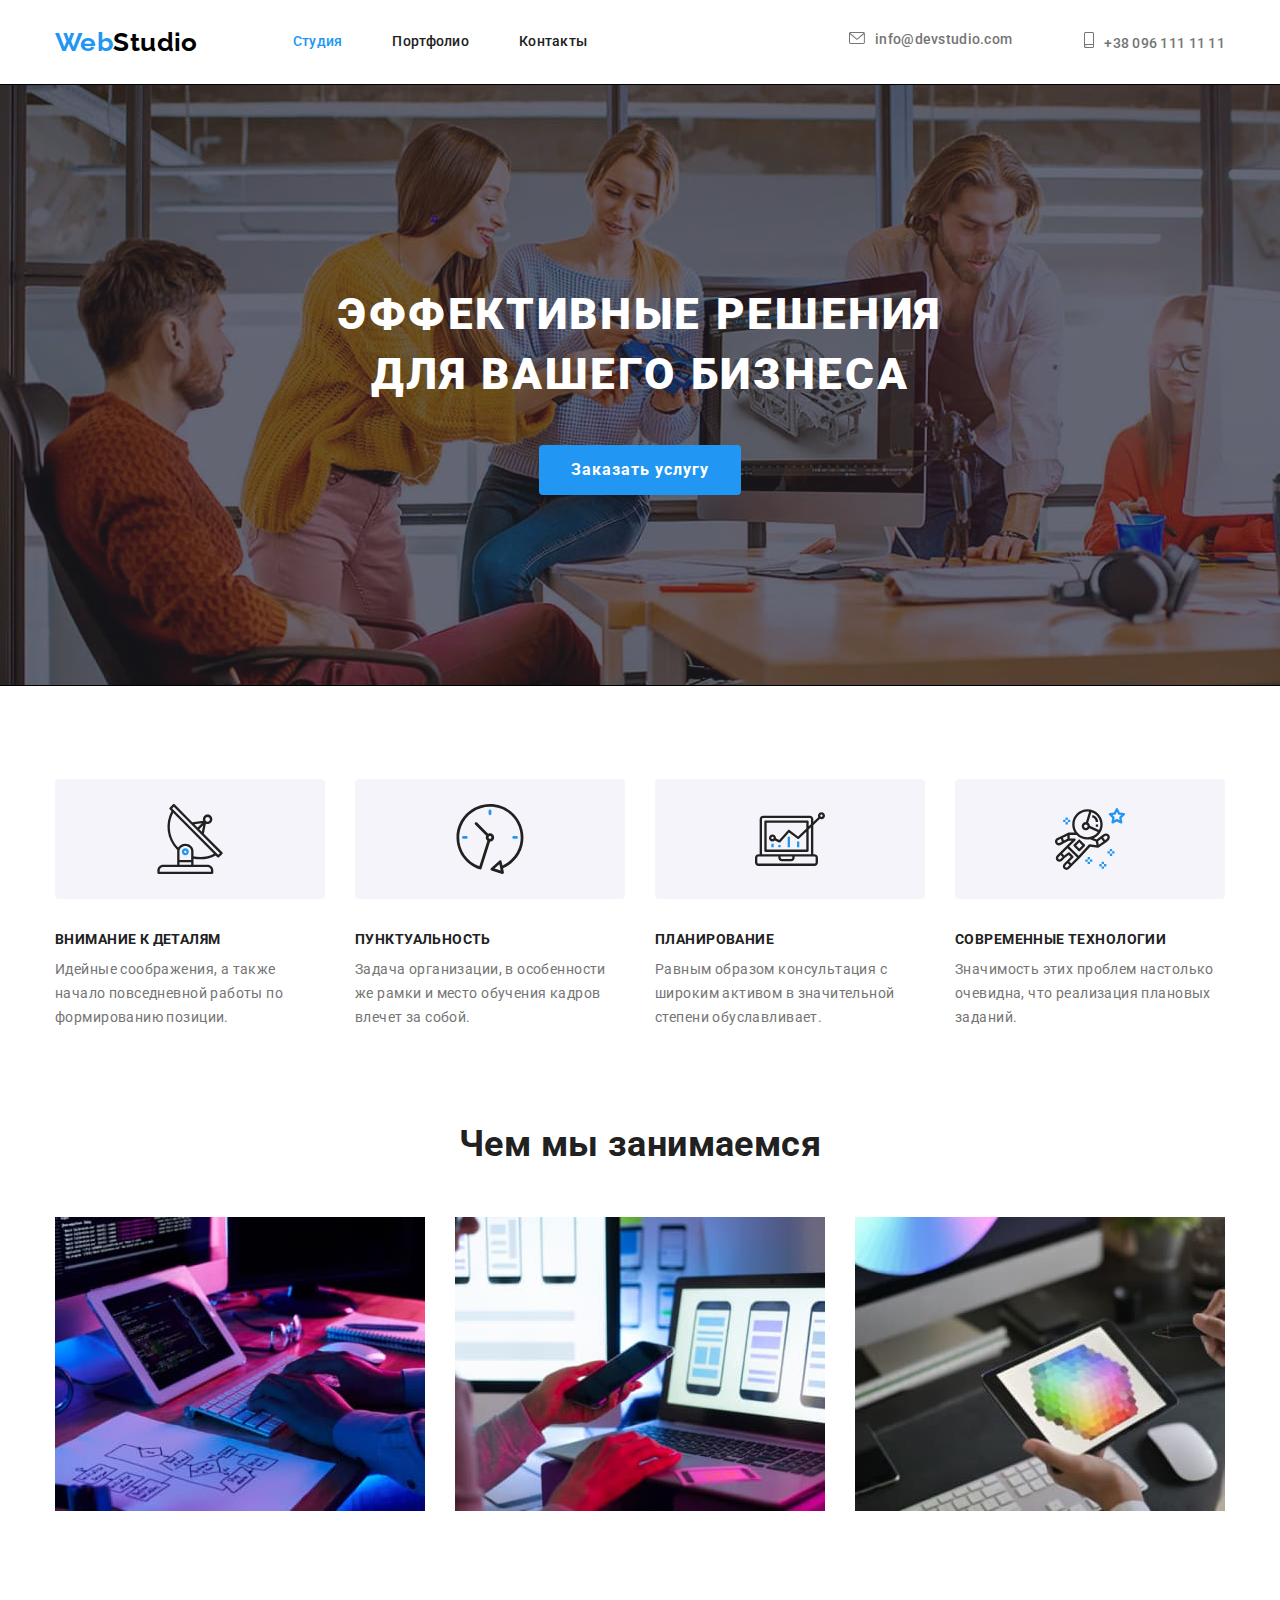
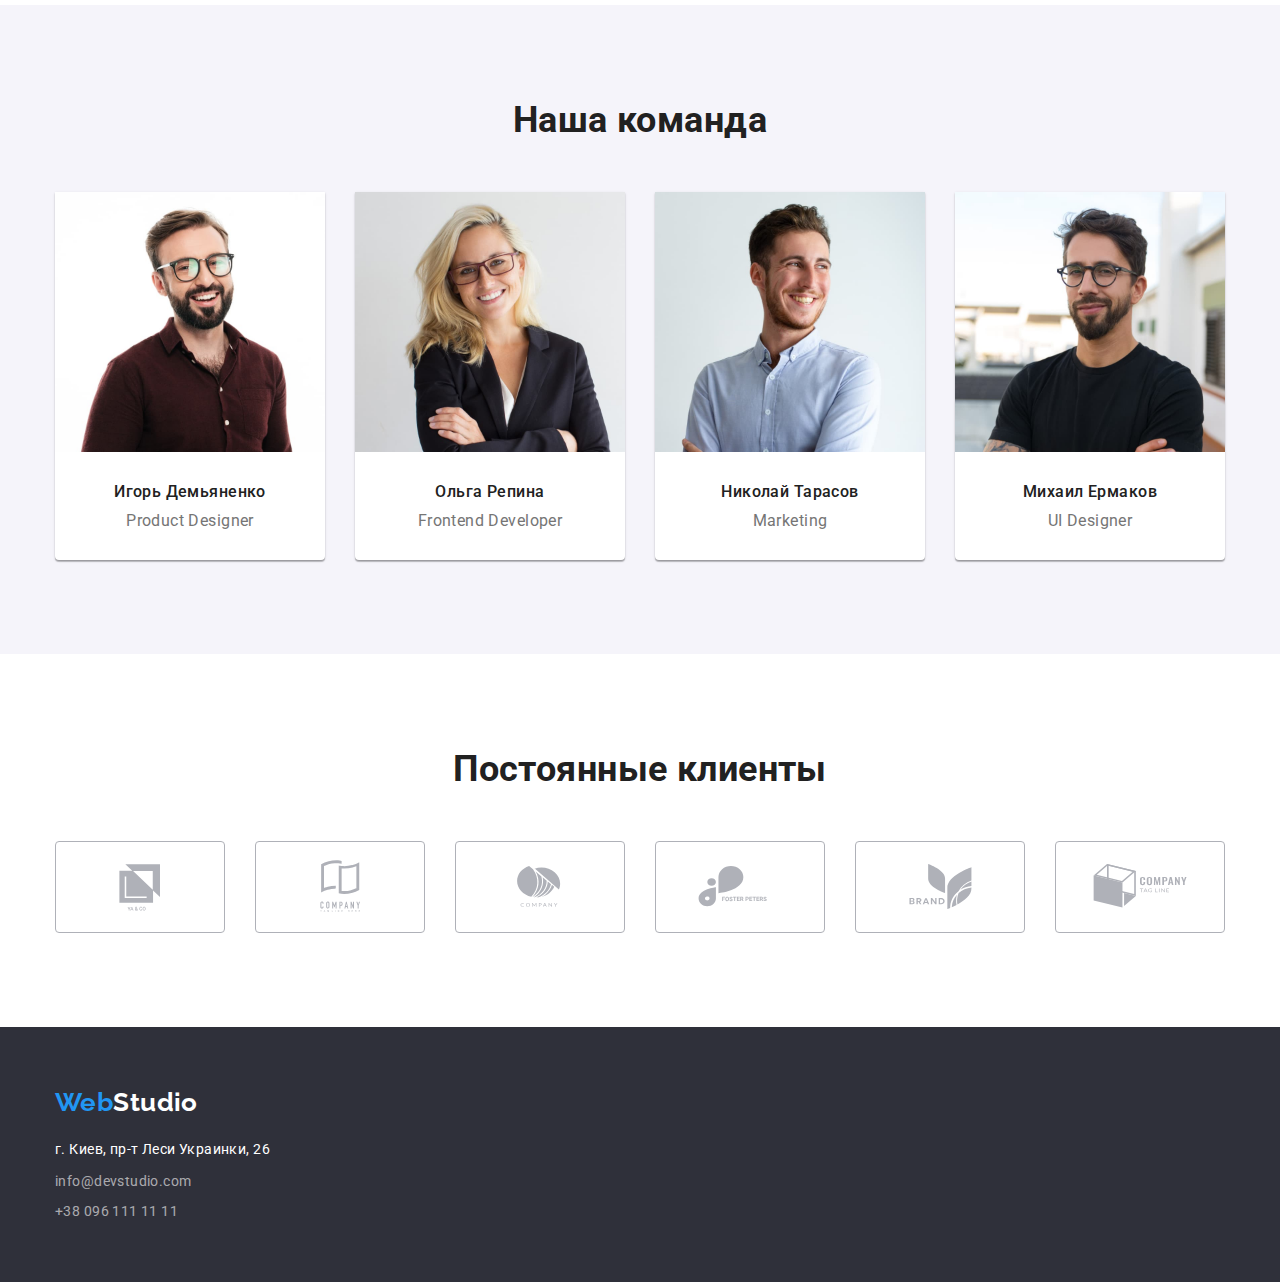
==== index.html @ 2a20c4da "Adds svgs to clients and features" ====
<!DOCTYPE html>
<html lang="ru">
  <head>
    <meta charset="UTF-8" />
    <meta http-equiv="X-UA-Compatible" content="IE=edge" />
    <meta name="viewport" content="width=device-width, initial-scale=1.0" />
    <title>Document</title>
    <link rel="preconnect" href="https://fonts.googleapis.com" />
    <link rel="preconnect" href="https://fonts.gstatic.com" crossorigin />
    <link
      href="https://fonts.googleapis.com/css2?family=Raleway:wght@700&family=Roboto:wght@400;500;700;900&display=swap"
      rel="stylesheet"
    />
    <link
      rel="stylesheet"
      href="https://cdnjs.cloudflare.com/ajax/libs/modern-normalize/1.1.0/modern-normalize.min.css"
    />
    <link rel="stylesheet" href="./css/styles.css" />
  </head>

  <body>
    <header>
      <div class="container main-nav">
        <nav class="main-nav">
          <a href="./index.html" class="logo link"><span class="logo-span">Web</span>Studio</a>
          <ul class="site-nav list">
            <li class="item">
              <a href="./index.html" class="site-nav-link link current">Студия</a>
            </li>
            <li class="item">
              <a href="./portfolio.html" class="site-nav-link link">Портфолио</a>
            </li>
            <li class="item">
              <a href="#" class="site-nav-link link">Контакты</a>
            </li>
          </ul>
        </nav>
        <ul class="contact-list list">
          <li class="item">
            <a href="mailto:info@devstudio.com" class="contacts link"
              ><svg class="mail-icon icon">
                <use href="./images/symbol-defs.svg#icon-envelope"></use></svg
              >info@devstudio.com</a
            >
          </li>
          <li class="item">
            <a href="tel:+380961111111" class="contacts link"
              ><svg class="phone-icon icon">
                <use href="./images/symbol-defs.svg#icon-smartphone"></use></svg
              >+38 096 111 11 11</a
            >
          </li>
        </ul>
      </div>
    </header>

    <main>
      <section class="hero">
        <div class="container">
          <h1 class="hero-title">
            Эффективные решения <br />
            для вашего бизнеса
          </h1>
          <button type="button" class="hero-button">Заказать услугу</button>
        </div>
      </section>

      <section class="section-features">
        <div class="container">
          <!--Скрытый заголовок-->
          <h2 class="visually-hidden">Преимущества</h2>
          <ul class="feature-list list">
            <li class="feature-list-item">
              <svg class="feature-icon">
                <use href="./images/symbol-defs.svg#icon-satellite"></use>
              </svg>
              <h3 class="feature-title">Внимание к деталям</h3>
              <p class="feature-text">
                Идейные соображения, а также начало повседневной работы по формированию позиции.
              </p>
            </li>

            <li class="feature-list-item">
              <svg class="feature-icon">
                <use href="./images/symbol-defs.svg#icon-wall-clock"></use>
              </svg>
              <h3 class="feature-title">Пунктуальность</h3>
              <p class="feature-text">
                Задача организации, в особенности же рамки и место обучения кадров влечет за собой.
              </p>
            </li>

            <li class="feature-list-item">
              <svg class="feature-icon">
                <use href="./images/symbol-defs.svg#icon-diagram"></use>
              </svg>
              <h3 class="feature-title">Планирование</h3>
              <p class="feature-text">
                Равным образом консультация с широким активом в значительной степени обуславливает.
              </p>
            </li>

            <li class="feature-list-item">
              <svg class="feature-icon">
                <use href="./images/symbol-defs.svg#icon-astronaut"></use>
              </svg>
              <h3 class="feature-title">Современные технологии</h3>
              <p class="feature-text">
                Значимость этих проблем настолько очевидна, что реализация плановых заданий.
              </p>
            </li>
          </ul>
        </div>
      </section>

      <section class="section-advantages">
        <div class="container">
          <h2 class="section-title">Чем мы занимаемся</h2>
          <ul class="advantages-list list">
            <li class="advantage">
              <img src="./images/image1.jpg" alt="Сотрудник работает за планшетом" width="370" />
            </li>
            <li class="advantage">
              <img
                src="./images/image2.jpg"
                alt="Сотрудник адаптирует отображение страницы под телефон"
                width="370"
              />
            </li>
            <li class="advantage">
              <img
                src="./images/image3.jpg"
                alt="Сотрудник работает с цветовой палитрой"
                width="370"
              />
            </li>
          </ul>
        </div>
      </section>

      <section class="section-team">
        <div class="container">
          <h2 class="section-title">Наша команда</h2>
          <ul class="team-list list">
            <li class="team-list-item">
              <img
                src="./images/product-designer.jpg"
                alt="Улыбающийся мужчина лет тридцати с бородой и в очках."
                width="270"
              />
              <div class="team-item-text">
                <h3 class="staff">Игорь Демьяненко</h3>
                <p class="staff-role">Product Designer</p>
              </div>
            </li>

            <li class="team-list-item">
              <img
                src="./images/frontend-developer.jpg"
                alt="Длинноволосая молодая женщина в очках и пиджаке."
                width="270"
              />
              <div class="team-item-text">
                <h3 class="staff">Ольга Репина</h3>
                <p class="staff-role">Frontend Developer</p>
              </div>
            </li>

            <li class="team-list-item">
              <img
                src="./images/marketing1.jpg"
                alt="Улыбающийся кудрявый молодой мужчина в рубашке"
                width="270"
              />
              <div class="team-item-text">
                <h3 class="staff">Николай Тарасов</h3>
                <p class="staff-role">Marketing</p>
              </div>
            </li>

            <li class="team-list-item">
              <img
                src="./images/ui-designer.jpg"
                alt="Бородатый коротковолосый мужчина в очках и татуировкой на предплечье"
                width="270"
              />
              <div class="team-item-text">
                <h3 class="staff">Михаил Ермаков</h3>
                <p class="staff-role">UI Designer</p>
              </div>
            </li>
          </ul>
        </div>
      </section>
      <section>
        <div class="container">
          <h2 class="section-title">Постоянные клиенты</h2>
          <ul class="client-list list">
            <li class="client-list-item">
              <a href="" class="client-link"
                ><svg class="icon"><use href="./images/symbol-defs.svg#icon-client-1"></use></svg
              ></a>
            </li>
            <li class="client-list-item">
              <a href="" class="client-link"
                ><svg class="icon">
                  <use href="./images/symbol-defs.svg#icon-client-2"></use></svg
              ></a>
            </li>
            <li class="client-list-item">
              <a href="" class="client-link"
                ><svg class="icon">
                  <use href="./images/symbol-defs.svg#icon-client-3"></use></svg
              ></a>
            </li>
            <li class="client-list-item">
              <a href="" class="client-link">
                <svg class="icon">
                  <use href="./images/symbol-defs.svg#icon-client-4"></use>
                </svg>
              </a>
            </li>
            <li class="client-list-item">
              <a href="" class="client-link"
                ><svg class="icon">
                  <use href="./images/symbol-defs.svg#icon-client-5"></use></svg
              ></a>
            </li>
            <li class="client-list-item">
              <a href="" class="client-link">
                <svg class="icon">
                  <use href="./images/symbol-defs.svg#icon-client-6"></use>
                </svg>
              </a>
            </li>
          </ul>
        </div>
      </section>
    </main>

    <footer class="footer">
      <div class="container">
        <a href="./index.html" class="logo link"
          ><span class="logo-span">Web</span><span class="logo-span-footer">Studio</span></a
        >
        <address class="address">
          <ul class="list">
            <li class="footer-item">
              <a
                href="https://goo.gl/maps/bSMqidBmeN5zZb8a9"
                target="_blank"
                rel="noopener nofollow noreferrer"
                class="location link"
                >г. Киев, пр-т Леси Украинки, 26</a
              >
            </li>
            <li class="footer-item">
              <a href="mailto:info@devstudio.com" class="footer-contacts link"
                >info@devstudio.com</a
              >
            </li>
            <li class="footer-item">
              <a href="tel:+380.961111111" class="footer-contacts link">+38 096 111 11 11</a>
            </li>
          </ul>
        </address>
      </div>
    </footer>
  </body>
</html>
---- css/styles.css ----
:root {
  --primary-color: #212121;
  --secondary-color: #757575;
  --primary-background-color: #e5e5e5;
  --secondary-background-color: #f5f4fa;
  --additional-background-color: #2f303a;
  --accent: #2196f3;
  --accent-secondary: #ffffff;
  --additional-accent: #188ce8;
  --logo-secondary: #000000;
  --primary-icon-color: #afb1b8;
  --footer-contacts: rgba(255, 255, 255, 0.6);
}

body {
  font-family: Roboto, sans-serif;
  font-size: 14px;
  background-color: var(--accent-secondary);
  color: var(--primary-color);
  letter-spacing: 0.03em;
}

header {
  border-bottom: 1px solid #ececec;
}

/* Утилиты */

h1,
h2,
h3,
h4,
h5,
h6,
p {
  margin: 0;
}

.address {
  font-style: normal;
  margin-top: 20px;
}

img {
  display: block;
  max-width: 100%;
  height: auto;
}

section {
  padding-top: 94px;
  padding-bottom: 94px;
}

.list {
  list-style: none;
  padding-left: 0;
  margin: 0;
}

.link {
  text-decoration: none;
}

/* Main Nav */
.main-nav {
  display: flex;
  align-items: center;
}

/* Логотип */

.logo {
  color: var(--logo-secondary);
  font-family: Raleway, sans-serif;
  font-weight: 700;
  font-size: 26px;
  line-height: 1.19;
}

.logo-span {
  color: var(--accent);
}

/* Навигация */

.site-nav {
  display: flex;
  margin-left: 95px;
}

.site-nav .item {
  /* background-color: tomato; */
}

.site-nav .item + .item {
  margin-left: 50px;
}

.site-nav-link {
  display: block;
  padding-top: 32px;
  padding-bottom: 32px;
  color: var(--primary-color);
  line-height: 1.14;
  letter-spacing: 0.02em;
  font-weight: 500;
}

.current {
  color: var(--accent);
}

.site-nav-link:hover,
.site-nav-link:focus {
  color: var(--accent);
}

.container {
  /* outline: 1px solid blue; */
  width: 1200px;
  padding: 0 15px;
  margin: 0 auto;
}

/* Контакты */

.contact-list {
  display: flex;
  margin-left: auto;
}

.contact-list .item + .item {
  margin-left: 50px;
}

.contacts {
  /* background-color: lavender; */
  padding-top: 32px;
  padding-bottom: 32px;
  padding-left: 22px;
  display: block;
  color: var(--secondary-color);
  line-height: 1.14;
  letter-spacing: 0.02em;
  font-weight: 500;
}

.contacts:hover,
.contacts:focus {
  color: var(--accent);
}

.icon {
  fill: currentColor;
  margin-right: 10px;
}

.icon:hover {
  fill: var(--accent);
}

.mail-icon {
  height: 12px;
  width: 16px;

  /* outline: 1px solid black; */
}

.phone-icon {
  height: 16px;
  width: 10px;
  /* outline: 1px solid black; */
}

/* .contacts.link::before {
  content: '';
  height: 12px;
  width: 16px;
  outline: 1px solid red;
  background-image: url(./css-images/envelope.png);
  background-size: contain;
  background-position: center;
  background-repeat: no-repeat;
} */

/* Герой */

.hero {
  text-align: center;
  padding-top: 200px;
  padding-bottom: 200px;
  margin-left: auto;
  margin-right: auto;
  outline: 1px solid black;
  background-color: var(--additional-background-color);
  background-image: linear-gradient(to right, rgba(47, 48, 58, 0.4), rgba(47, 48, 58, 0.4)),
    url(./css-images/background.jpg);
  max-width: 1600px;
  height: 600px;
  background-size: cover;
  background-repeat: no-repeat;
}

.hero-title {
  margin-top: 0px;
  margin-bottom: 40px;
  color: var(--accent-secondary);
  font-weight: 900;
  font-size: 44px;
  line-height: 1.36;
  letter-spacing: 0.06em;
  text-transform: uppercase;
}

.hero-button {
  color: var(--accent-secondary);
  background-color: var(--accent);
  border-radius: 4px;
  border: none;
  padding: 10px 32px;
  min-width: 200px;
  font-family: Roboto, sans-serif;
  font-weight: 700;
  font-size: 16px;
  line-height: 1.88;
  margin-left: auto;
  margin-right: auto;
  cursor: pointer;
  letter-spacing: 0.06em;
}

.hero-button:hover,
.hero-button:focus {
  background-color: var(--additional-accent);
}

.visually-hidden {
  position: absolute;
  width: 1px;
  height: 1px;
  margin: -1px;
  border: 0;
  padding: 0;

  white-space: nowrap;
  clip-path: inset(100%);
  clip: rect(0 0 0 0);
  overflow: hidden;
}

.section-advantages {
  padding-top: 0;
}

.section-title {
  font-weight: 700;
  font-size: 36px;
  line-height: 1.2;
  text-align: Center;
  margin-top: 0;
  margin-bottom: 50px;
}

.advantages-list {
  display: flex;
}

.advantage:not(:last-child) {
  margin-right: 30px;
}

.feature-list-item {
  width: 270px;
  margin: 15px;
}

.feature-title {
  margin-bottom: 10px;
  font-weight: 700;
  font-size: 14px;
  line-height: 1.14;
  letter-spacing: 0.03em;
  text-transform: uppercase;
}

.feature-text {
  color: var(--secondary-color);
  line-height: 1.7;
}

.feature-list {
  display: flex;
  margin: -15px;
}

.feature-icon {
  width: 270px;
  height: 120px;
  margin-bottom: 30px;
  fill: var(--primary-icon-color);
}

/* .feature-list-item::before {
  content: '';
  display: block;
  height: 120px;
  background-position: center;
  background-repeat: no-repeat;
  background-size: contain;
  background-color: var(--secondary-background-color);
} */

/* .feature-list-item.icon-satellite::before {
  background-image: url(./css-images/satellite.png);
} */

/* .feature-list-item.icon-wall-clock::before {
  background-image: url(./css-images/wall-clock.png);
}

.feature-list-item.icon-notebook::before {
  background-image: url(./css-images/notebook.png);
}

.feature-list-item.icon-astronaut::before {
  background-image: url(./css-images/astronaut.png);
} */

.section-team {
  background-color: var(--secondary-background-color);
}

.team-list {
  display: flex;
}

.team-list-item {
  background-color: #ffffff;
  box-shadow: 0px 1px 3px rgba(0, 0, 0, 0.12), 0px 1px 1px rgba(0, 0, 0, 0.14),
    0px 2px 1px rgba(0, 0, 0, 0.2);
  border-radius: 0px 0px 4px 4px;
}

.team-list-item:not(:last-child) {
  margin-right: 30px;
}

.team-item-text {
  padding: 30px 0;
}

.staff {
  font-size: 16px;
  font-weight: 500;
  line-height: 1.2;
  text-align: Center;
  margin-bottom: 10px;
}

.staff-role {
  color: var(--secondary-color);
  font-size: 16px;
  line-height: 1.2;
  text-align: Center;
}

.client-list {
  display: flex;
}

.client-list-item {
  fill: currentColor;
}

.client-list-item:not(:last-child) {
  margin-right: 30px;
}

.client-link {
  display: flex;
  justify-content: center;
  align-items: center;
  height: 92px;
  width: 170px;
  border: 1px solid var(--primary-icon-color);
  border-radius: 4px;
  color: var(--primary-icon-color);
}

.client-link:hover {
  color: var(--accent);
  border-color: var(--accent);
}

.client-list-item .icon {
  margin: 0;
}
/* Футер */

.footer {
  background-color: var(--additional-background-color);
  padding-top: 60px;
  padding-bottom: 60px;
}

.logo-span-footer {
  color: var(--accent-secondary);
}

.footer-item:not(:last-child) {
  margin-bottom: 9px;
}

.location.link {
  color: var(--accent-secondary);
  font-weight: 400;
  line-height: 1.7;
}

.location.link:visited {
  color: var(--accent-secondary);
}

.location.link:hover,
.location.link:focus {
  color: var(--accent);
}

.footer-contacts {
  color: var(--footer-contacts);
  font-weight: 400;
  line-height: 1.5;
}

.footer-contacts:hover,
.footer-contacts:focus {
  color: var(--accent);
}

/* Портфолио */

.project-buttons {
  display: flex;
  margin-bottom: 50px;
  justify-content: center;
}

.filter {
  padding: 6px 22px;
  border-radius: 4px;
  border: none;
  background-color: var(--secondary-background-color);
  font-family: Roboto, sans-serif;
  font-weight: 500;
  font-size: 16px;
  letter-spacing: 0.03em;
  line-height: 1.6;
  text-align: Center;
  cursor: pointer;
}

.filter:hover,
.filter:focus {
  background-color: var(--accent);
  color: var(--accent-secondary);
}

.filter-body:not(:last-child) {
  margin-right: 8px;
}

.project-container {
  display: flex;
  flex-wrap: wrap;
  /* background-color: teal; */
  margin: -15px;
}

.project-item {
  /* background-color: tomato; */
  width: 370px;
  margin: 15px;
  /* width: calc((100% - 60px) / 3); */
  /* margin-right: 30px;
  margin-bottom: 30px; */
}
/* 
.project-item:nth-child(3n) {
  margin-right: 0px;
}

.project-item:nth-child(-n + 3) {
  margin-bottom: 0px;
} */

.project-block {
  padding: 20px 20px 20px 27px;
  border: 1px solid #eeeeee;
  border-top: none;
}

.project-title {
  color: var(--primary-color);
  font-weight: 700;
  font-size: 18px;
  line-height: 2;
  letter-spacing: 0.06em;
  margin-bottom: 4px;
}

.project-text {
  color: var(--secondary-color);
  font-size: 16px;
  line-height: 1.8;
}
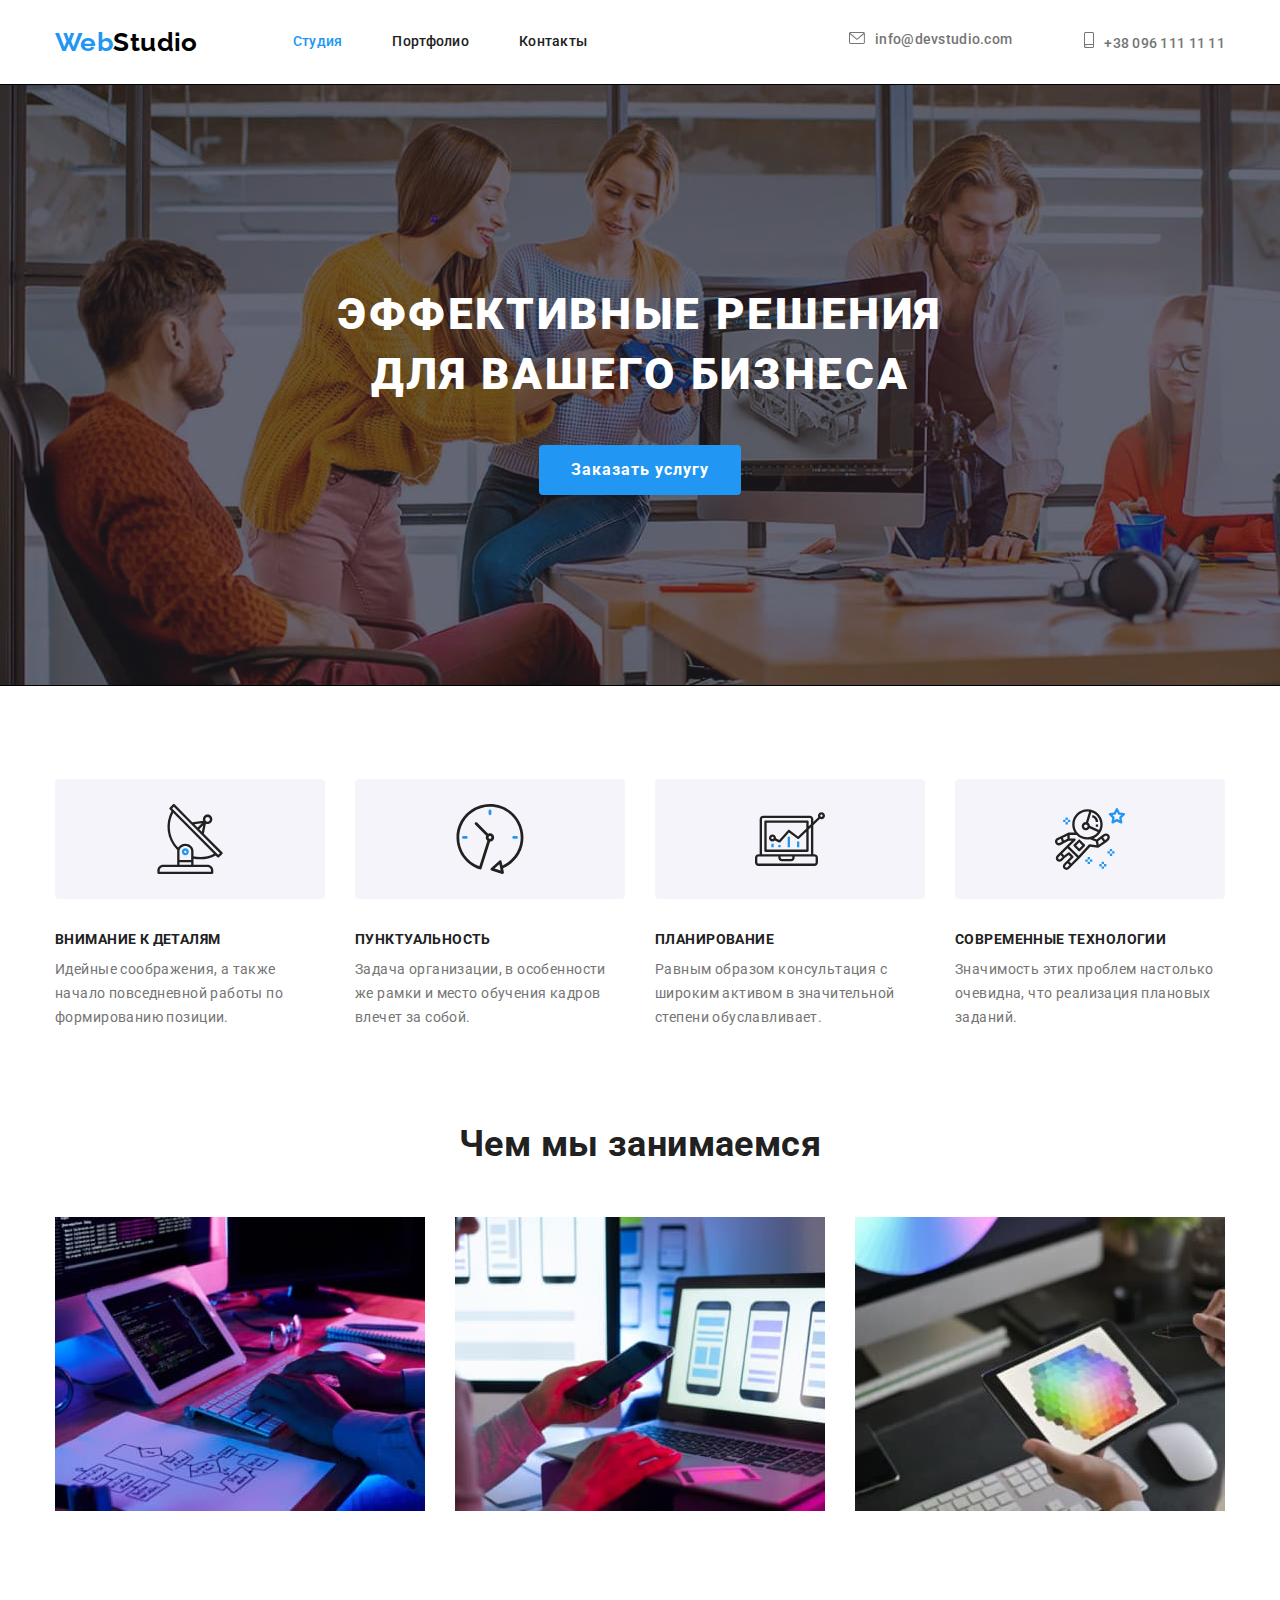
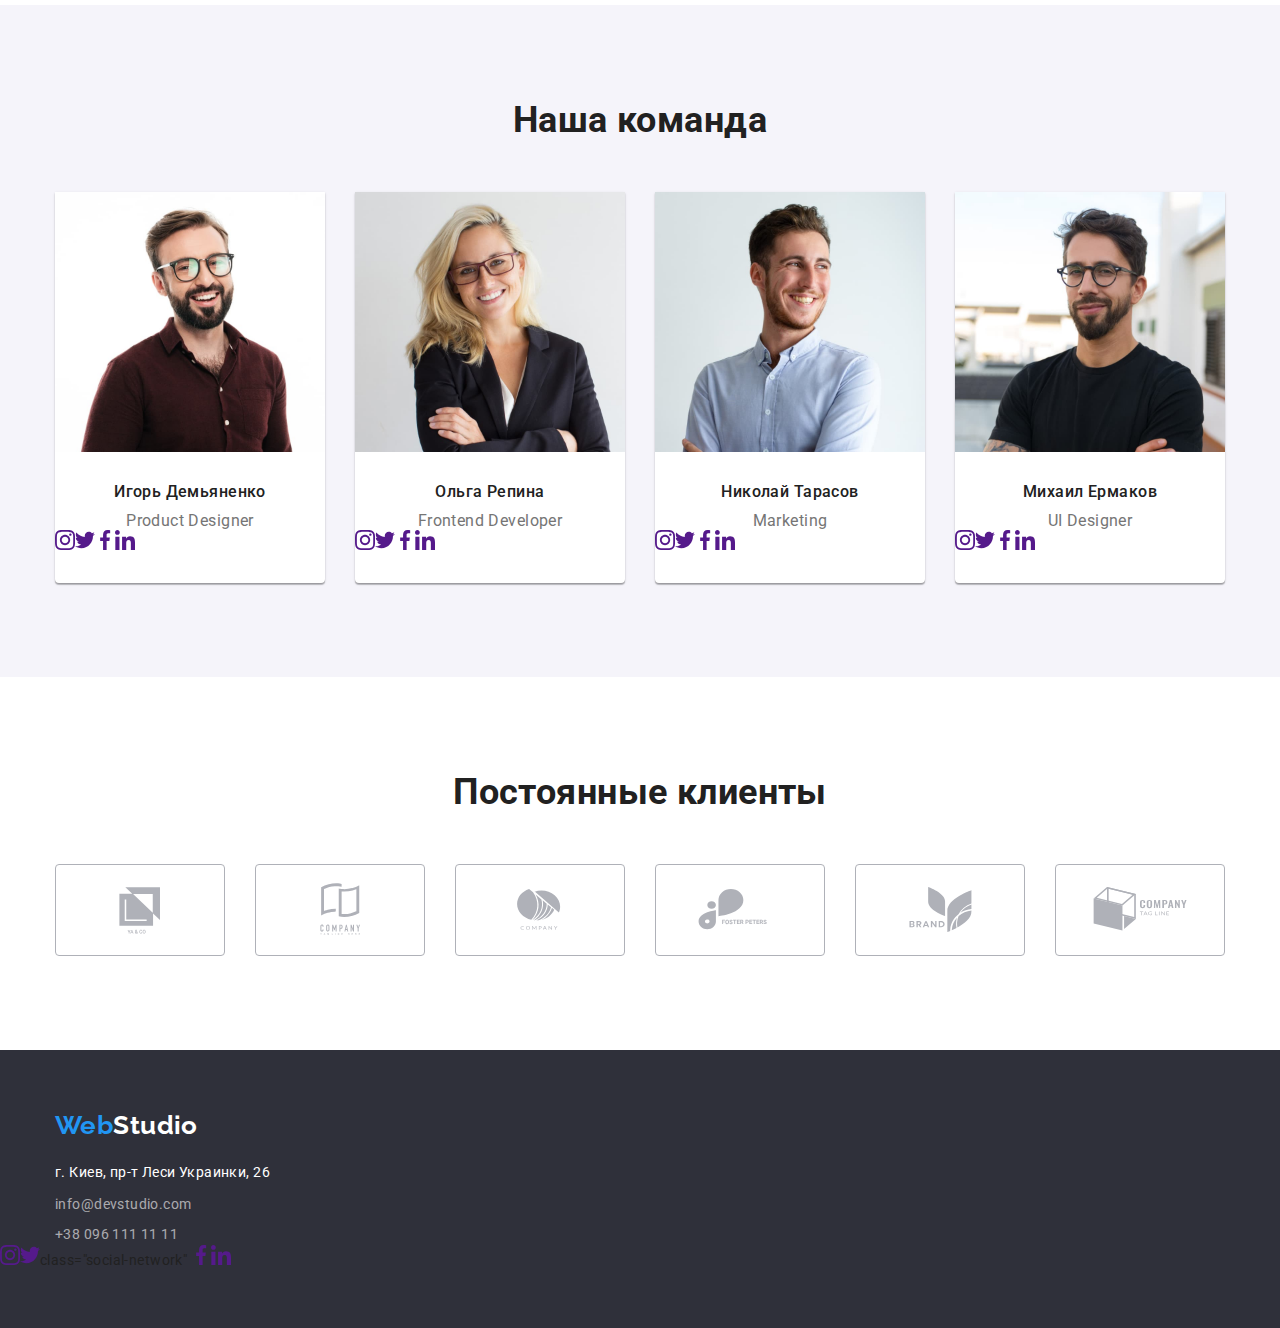
==== commit f1b17be9: "Adds icons for social networks" ====
--- a/index.html
+++ b/index.html
@@ -151,6 +151,36 @@
               <div class="team-item-text">
                 <h3 class="staff">Игорь Демьяненко</h3>
                 <p class="staff-role">Product Designer</p>
+                <ul class="social-networks-list list">
+                  <li class="social-network">
+                    <a href="" class="social-network-icon">
+                      <svg class="social-network-icon">
+                        <use href="./images/symbol-defs.svg#icon-instagram"></use>
+                      </svg>
+                    </a>
+                  </li>
+                  <li class="social-network">
+                    <a href="" class="social-network-icon">
+                      <svg class="social-network-icon">
+                        <use href="./images/symbol-defs.svg#icon-twitter"></use>
+                      </svg>
+                    </a>
+                  </li>
+                  <li class="social-network">
+                    <a href="" class="social-network-icon">
+                      <svg class="social-network-icon">
+                        <use href="./images/symbol-defs.svg#icon-facebook"></use>
+                      </svg>
+                    </a>
+                  </li>
+                  <li class="social-network">
+                    <a href="" class="social-network-icon">
+                      <svg class="social-network-icon">
+                        <use href="./images/symbol-defs.svg#icon-linkedin"></use>
+                      </svg>
+                    </a>
+                  </li>
+                </ul>
               </div>
             </li>
 
@@ -163,6 +193,36 @@
               <div class="team-item-text">
                 <h3 class="staff">Ольга Репина</h3>
                 <p class="staff-role">Frontend Developer</p>
+                <ul class="social-networks-list list">
+                  <li class="social-network">
+                    <a href="" class="social-network-icon">
+                      <svg class="social-network-icon">
+                        <use href="./images/symbol-defs.svg#icon-instagram"></use>
+                      </svg>
+                    </a>
+                  </li>
+                  <li class="social-network">
+                    <a href="" class="social-network-icon">
+                      <svg class="social-network-icon">
+                        <use href="./images/symbol-defs.svg#icon-twitter"></use>
+                      </svg>
+                    </a>
+                  </li>
+                  <li class="social-network">
+                    <a href="" class="social-network-icon">
+                      <svg class="social-network-icon">
+                        <use href="./images/symbol-defs.svg#icon-facebook"></use>
+                      </svg>
+                    </a>
+                  </li>
+                  <li class="social-network">
+                    <a href="" class="social-network-icon">
+                      <svg class="social-network-icon">
+                        <use href="./images/symbol-defs.svg#icon-linkedin"></use>
+                      </svg>
+                    </a>
+                  </li>
+                </ul>
               </div>
             </li>
 
@@ -175,6 +235,36 @@
               <div class="team-item-text">
                 <h3 class="staff">Николай Тарасов</h3>
                 <p class="staff-role">Marketing</p>
+                <ul class="social-networks-list list">
+                  <li class="social-network">
+                    <a href="" class="social-network-icon">
+                      <svg class="social-network-icon">
+                        <use href="./images/symbol-defs.svg#icon-instagram"></use>
+                      </svg>
+                    </a>
+                  </li>
+                  <li class="social-network">
+                    <a href="" class="social-network-icon">
+                      <svg class="social-network-icon">
+                        <use href="./images/symbol-defs.svg#icon-twitter"></use>
+                      </svg>
+                    </a>
+                  </li>
+                  <li class="social-network">
+                    <a href="" class="social-network-icon">
+                      <svg class="social-network-icon">
+                        <use href="./images/symbol-defs.svg#icon-facebook"></use>
+                      </svg>
+                    </a>
+                  </li>
+                  <li class="social-network">
+                    <a href="" class="social-network-icon">
+                      <svg class="social-network-icon">
+                        <use href="./images/symbol-defs.svg#icon-linkedin"></use>
+                      </svg>
+                    </a>
+                  </li>
+                </ul>
               </div>
             </li>
 
@@ -187,6 +277,36 @@
               <div class="team-item-text">
                 <h3 class="staff">Михаил Ермаков</h3>
                 <p class="staff-role">UI Designer</p>
+                <ul class="social-networks-list list">
+                  <li class="social-network">
+                    <a href="" class="social-network-icon">
+                      <svg class="social-network-icon">
+                        <use href="./images/symbol-defs.svg#icon-instagram"></use>
+                      </svg>
+                    </a>
+                  </li>
+                  <li class="social-network">
+                    <a href="" class="social-network-icon">
+                      <svg class="social-network-icon">
+                        <use href="./images/symbol-defs.svg#icon-twitter"></use>
+                      </svg>
+                    </a>
+                  </li>
+                  <li class="social-network">
+                    <a href="" class="social-network-icon">
+                      <svg class="social-network-icon">
+                        <use href="./images/symbol-defs.svg#icon-facebook"></use>
+                      </svg>
+                    </a>
+                  </li>
+                  <li class="social-network">
+                    <a href="" class="social-network-icon">
+                      <svg class="social-network-icon">
+                        <use href="./images/symbol-defs.svg#icon-linkedin"></use>
+                      </svg>
+                    </a>
+                  </li>
+                </ul>
               </div>
             </li>
           </ul>
@@ -265,6 +385,39 @@
           </ul>
         </address>
       </div>
+      <div>
+        <ul class="social-networks-list list">
+          <li class="social-network">
+            <a href="" class="social-network-icon">
+              <svg class="social-network-icon">
+                <use href="./images/symbol-defs.svg#icon-instagram"></use>
+              </svg>
+            </a>
+          </li>
+          <li class="social-network">
+            <a href="" class="social-network-icon">
+              <svg class="social-network-icon">
+                <use href="./images/symbol-defs.svg#icon-twitter"></use>
+              </svg>
+            </a>
+          </li>
+          <li class="social-network">
+            class="social-network"
+            <a href="" class="social-network-icon">
+              <svg class="social-network-icon">
+                <use href="./images/symbol-defs.svg#icon-facebook"></use>
+              </svg>
+            </a>
+          </li>
+          <li class="social-network">
+            <a href="" class="social-network-icon">
+              <svg class="social-network-icon">
+                <use href="./images/symbol-defs.svg#icon-linkedin"></use>
+              </svg>
+            </a>
+          </li>
+        </ul>
+      </div>
     </footer>
   </body>
 </html>
--- a/css/styles.css
+++ b/css/styles.css
@@ -438,6 +438,34 @@
   color: var(--accent);
 }
 
+/* Соцсети */
+
+.social-networks-list {
+  display: flex;
+}
+
+.social-network {
+  justify-content: center;
+}
+
+.social-network-link {
+  color: var(--primary-icon-color);
+}
+
+.social-network-link:visited {
+  color: var(--primary-icon-color);
+}
+
+.social-network-link:hover {
+  color: var(--accent);
+}
+
+.social-network-icon {
+  width: 20px;
+  height: 20px;
+  fill: currentColor;
+}
+
 /* Портфолио */
 
 .project-buttons {
@@ -494,6 +522,11 @@
   margin-bottom: 0px;
 } */
 
+.project-item:hover {
+  box-shadow: 0px 1px 1px rgba(0, 0, 0, 0.12), 0px 4px 4px rgba(0, 0, 0, 0.06),
+    1px 4px 6px rgba(0, 0, 0, 0.16);
+}
+
 .project-block {
   padding: 20px 20px 20px 27px;
   border: 1px solid #eeeeee;
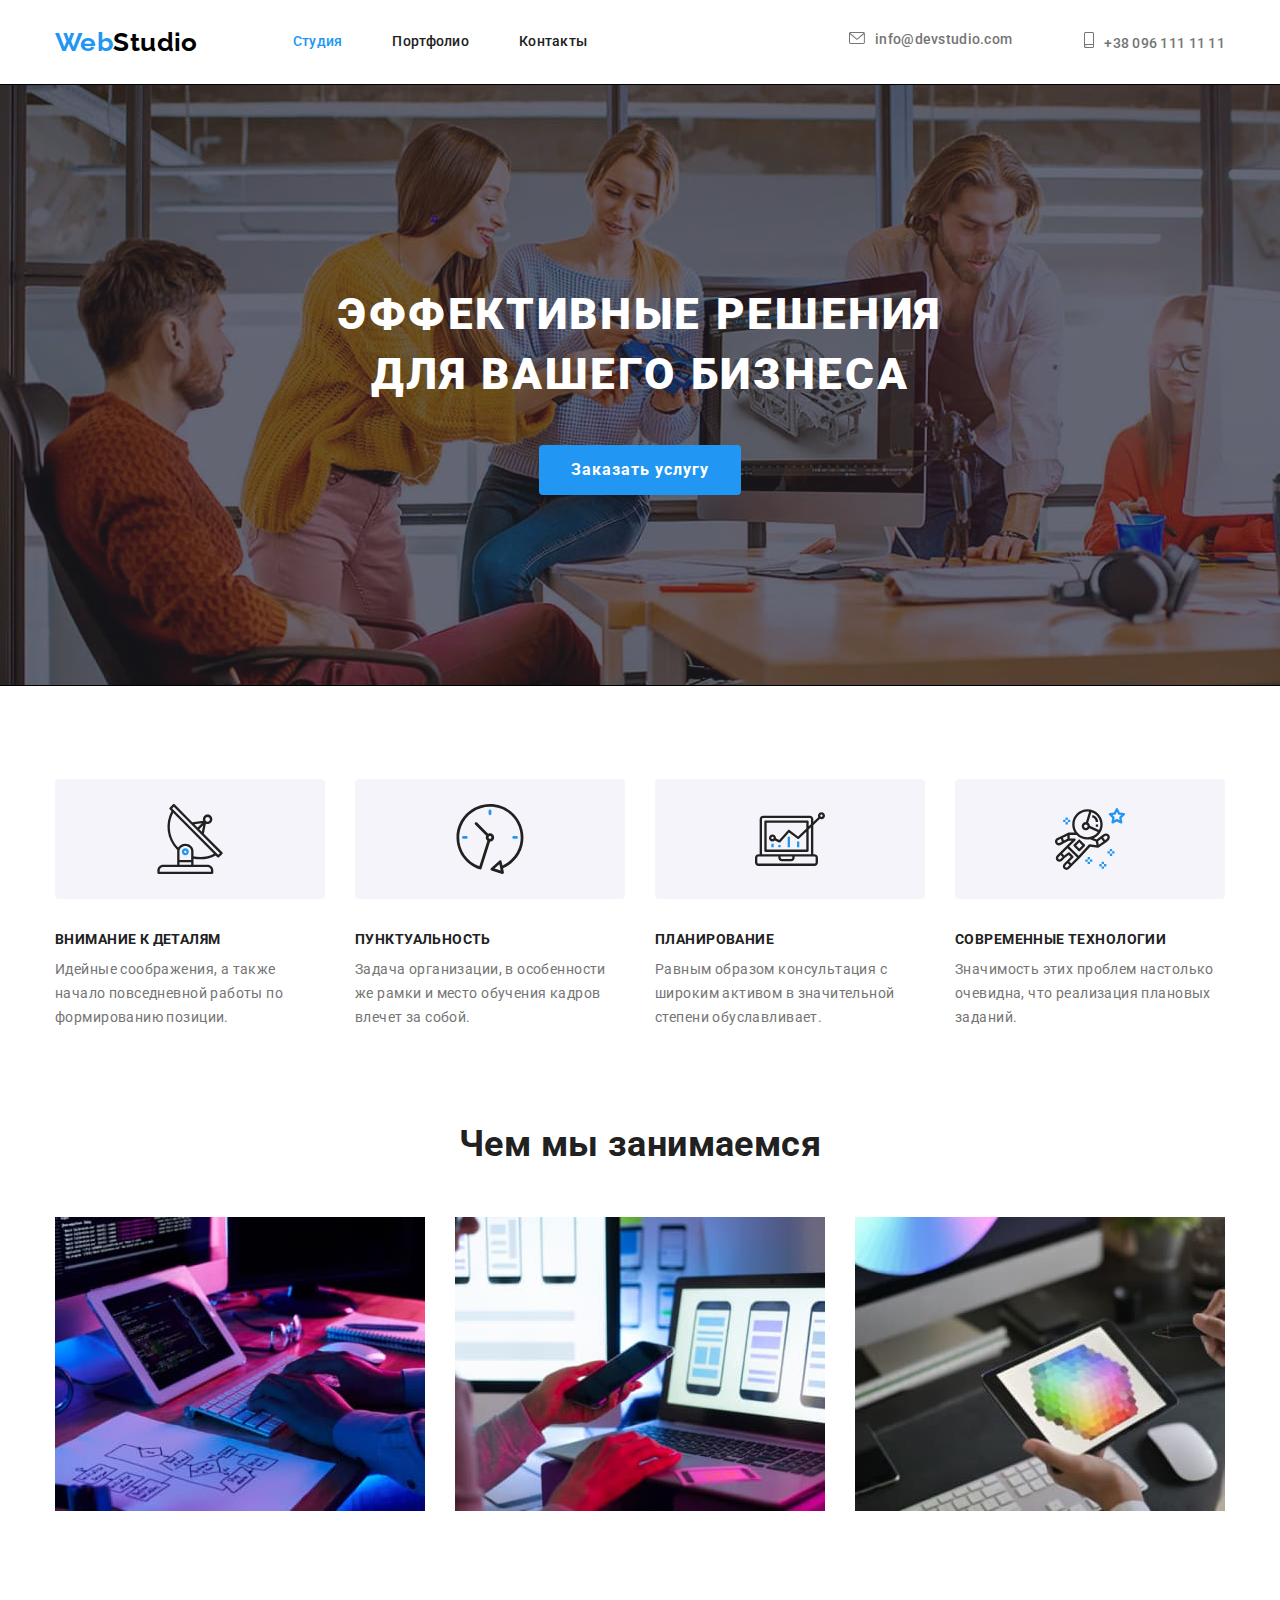
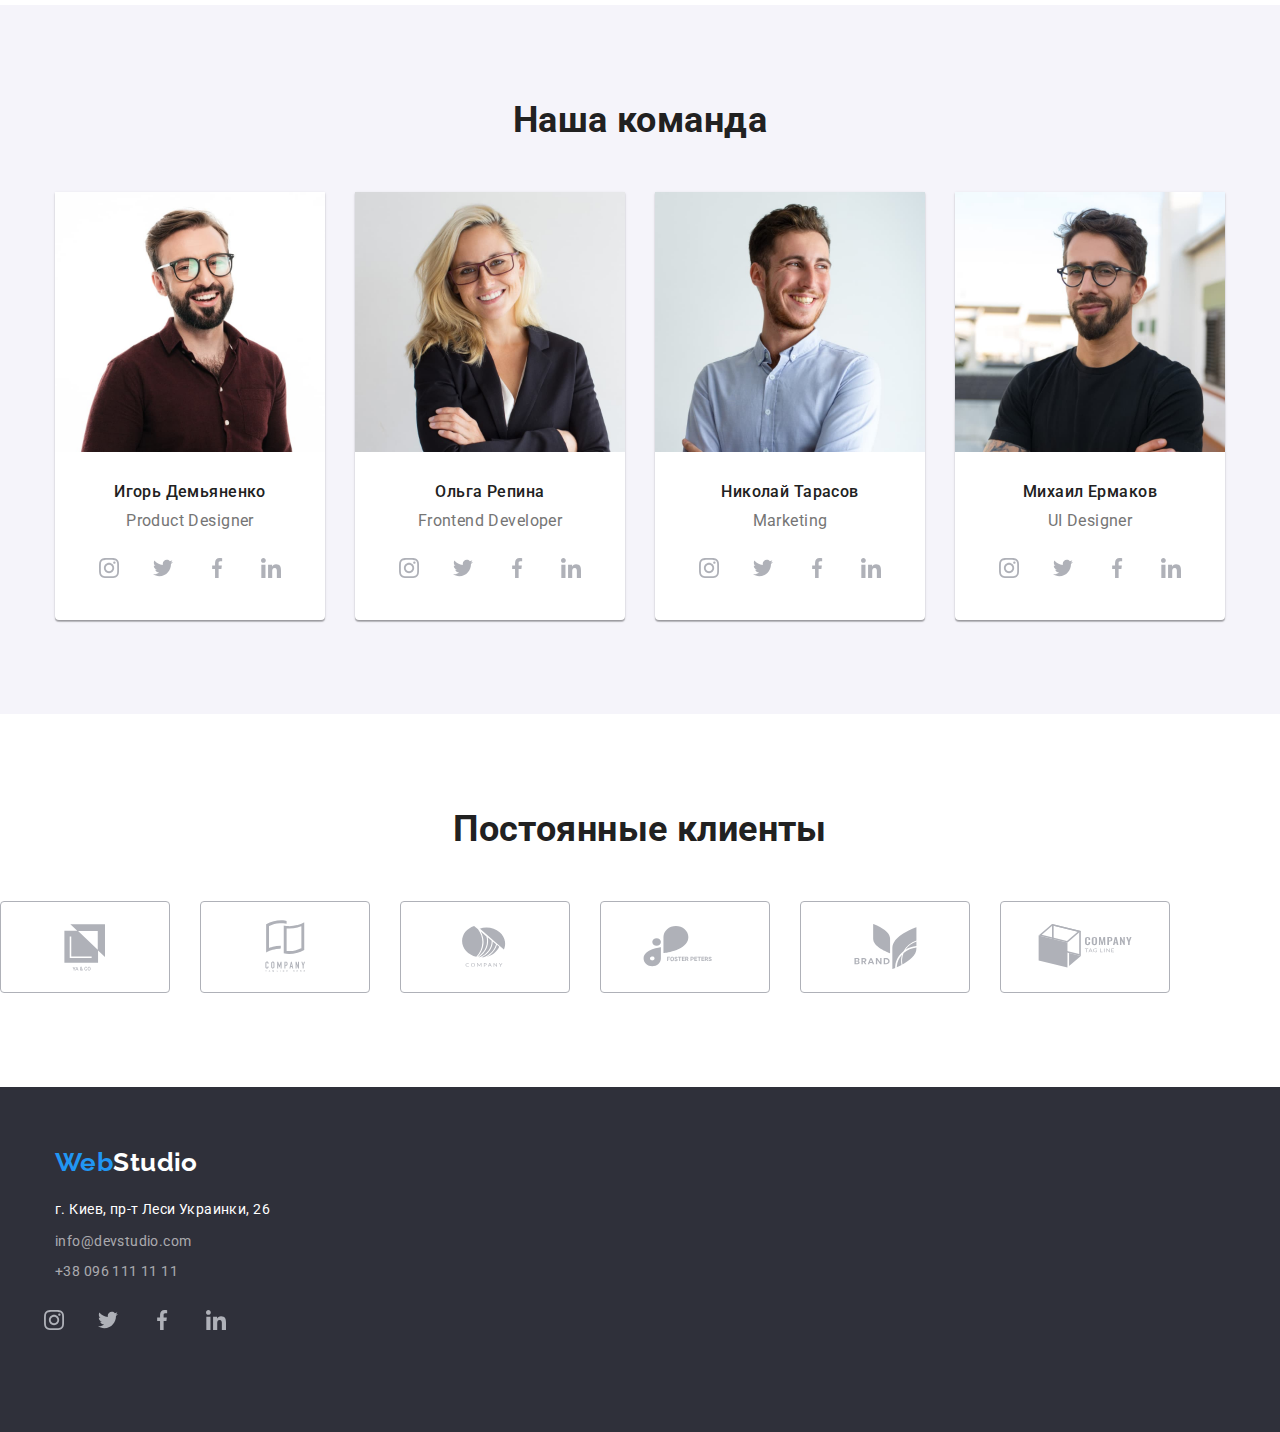
==== commit 1adeb912: "Fixes links for team section" ====
--- a/index.html
+++ b/index.html
@@ -151,37 +151,37 @@
               <div class="team-item-text">
                 <h3 class="staff">Игорь Демьяненко</h3>
                 <p class="staff-role">Product Designer</p>
-                <ul class="social-networks-list list">
-                  <li class="social-network">
-                    <a href="" class="social-network-icon">
-                      <svg class="social-network-icon">
-                        <use href="./images/symbol-defs.svg#icon-instagram"></use>
-                      </svg>
-                    </a>
-                  </li>
-                  <li class="social-network">
-                    <a href="" class="social-network-icon">
-                      <svg class="social-network-icon">
-                        <use href="./images/symbol-defs.svg#icon-twitter"></use>
-                      </svg>
-                    </a>
-                  </li>
-                  <li class="social-network">
-                    <a href="" class="social-network-icon">
-                      <svg class="social-network-icon">
-                        <use href="./images/symbol-defs.svg#icon-facebook"></use>
-                      </svg>
-                    </a>
-                  </li>
-                  <li class="social-network">
-                    <a href="" class="social-network-icon">
-                      <svg class="social-network-icon">
-                        <use href="./images/symbol-defs.svg#icon-linkedin"></use>
-                      </svg>
-                    </a>
-                  </li>
-                </ul>
               </div>
+              <ul class="social-networks-list">
+                <li class="social-network">
+                  <a href="" class="social-network-link">
+                    <svg class="social-network-icon">
+                      <use href="./images/symbol-defs.svg#icon-instagram"></use>
+                    </svg>
+                  </a>
+                </li>
+                <li class="social-network">
+                  <a href="" class="social-network-link">
+                    <svg class="social-network-icon">
+                      <use href="./images/symbol-defs.svg#icon-twitter"></use>
+                    </svg>
+                  </a>
+                </li>
+                <li class="social-network">
+                  <a href="" class="social-network-link">
+                    <svg class="social-network-icon">
+                      <use href="./images/symbol-defs.svg#icon-facebook"></use>
+                    </svg>
+                  </a>
+                </li>
+                <li class="social-network">
+                  <a href="" class="social-network-link">
+                    <svg class="social-network-icon">
+                      <use href="./images/symbol-defs.svg#icon-linkedin"></use>
+                    </svg>
+                  </a>
+                </li>
+              </ul>
             </li>
 
             <li class="team-list-item">
@@ -193,37 +193,37 @@
               <div class="team-item-text">
                 <h3 class="staff">Ольга Репина</h3>
                 <p class="staff-role">Frontend Developer</p>
-                <ul class="social-networks-list list">
-                  <li class="social-network">
-                    <a href="" class="social-network-icon">
-                      <svg class="social-network-icon">
-                        <use href="./images/symbol-defs.svg#icon-instagram"></use>
-                      </svg>
-                    </a>
-                  </li>
-                  <li class="social-network">
-                    <a href="" class="social-network-icon">
-                      <svg class="social-network-icon">
-                        <use href="./images/symbol-defs.svg#icon-twitter"></use>
-                      </svg>
-                    </a>
-                  </li>
-                  <li class="social-network">
-                    <a href="" class="social-network-icon">
-                      <svg class="social-network-icon">
-                        <use href="./images/symbol-defs.svg#icon-facebook"></use>
-                      </svg>
-                    </a>
-                  </li>
-                  <li class="social-network">
-                    <a href="" class="social-network-icon">
-                      <svg class="social-network-icon">
-                        <use href="./images/symbol-defs.svg#icon-linkedin"></use>
-                      </svg>
-                    </a>
-                  </li>
-                </ul>
               </div>
+              <ul class="social-networks-list">
+                <li class="social-network">
+                  <a href="" class="social-network-link">
+                    <svg class="social-network-icon">
+                      <use href="./images/symbol-defs.svg#icon-instagram"></use>
+                    </svg>
+                  </a>
+                </li>
+                <li class="social-network">
+                  <a href="" class="social-network-link">
+                    <svg class="social-network-icon">
+                      <use href="./images/symbol-defs.svg#icon-twitter"></use>
+                    </svg>
+                  </a>
+                </li>
+                <li class="social-network">
+                  <a href="" class="social-network-link">
+                    <svg class="social-network-icon">
+                      <use href="./images/symbol-defs.svg#icon-facebook"></use>
+                    </svg>
+                  </a>
+                </li>
+                <li class="social-network">
+                  <a href="" class="social-network-link">
+                    <svg class="social-network-icon">
+                      <use href="./images/symbol-defs.svg#icon-linkedin"></use>
+                    </svg>
+                  </a>
+                </li>
+              </ul>
             </li>
 
             <li class="team-list-item">
@@ -235,37 +235,37 @@
               <div class="team-item-text">
                 <h3 class="staff">Николай Тарасов</h3>
                 <p class="staff-role">Marketing</p>
-                <ul class="social-networks-list list">
-                  <li class="social-network">
-                    <a href="" class="social-network-icon">
-                      <svg class="social-network-icon">
-                        <use href="./images/symbol-defs.svg#icon-instagram"></use>
-                      </svg>
-                    </a>
-                  </li>
-                  <li class="social-network">
-                    <a href="" class="social-network-icon">
-                      <svg class="social-network-icon">
-                        <use href="./images/symbol-defs.svg#icon-twitter"></use>
-                      </svg>
-                    </a>
-                  </li>
-                  <li class="social-network">
-                    <a href="" class="social-network-icon">
-                      <svg class="social-network-icon">
-                        <use href="./images/symbol-defs.svg#icon-facebook"></use>
-                      </svg>
-                    </a>
-                  </li>
-                  <li class="social-network">
-                    <a href="" class="social-network-icon">
-                      <svg class="social-network-icon">
-                        <use href="./images/symbol-defs.svg#icon-linkedin"></use>
-                      </svg>
-                    </a>
-                  </li>
-                </ul>
               </div>
+              <ul class="social-networks-list">
+                <li class="social-network">
+                  <a href="" class="social-network-link">
+                    <svg class="social-network-icon">
+                      <use href="./images/symbol-defs.svg#icon-instagram"></use>
+                    </svg>
+                  </a>
+                </li>
+                <li class="social-network">
+                  <a href="" class="social-network-link">
+                    <svg class="social-network-icon">
+                      <use href="./images/symbol-defs.svg#icon-twitter"></use>
+                    </svg>
+                  </a>
+                </li>
+                <li class="social-network">
+                  <a href="" class="social-network-link">
+                    <svg class="social-network-icon">
+                      <use href="./images/symbol-defs.svg#icon-facebook"></use>
+                    </svg>
+                  </a>
+                </li>
+                <li class="social-network">
+                  <a href="" class="social-network-link">
+                    <svg class="social-network-icon">
+                      <use href="./images/symbol-defs.svg#icon-linkedin"></use>
+                    </svg>
+                  </a>
+                </li>
+              </ul>
             </li>
 
             <li class="team-list-item">
@@ -277,37 +277,37 @@
               <div class="team-item-text">
                 <h3 class="staff">Михаил Ермаков</h3>
                 <p class="staff-role">UI Designer</p>
-                <ul class="social-networks-list list">
-                  <li class="social-network">
-                    <a href="" class="social-network-icon">
-                      <svg class="social-network-icon">
-                        <use href="./images/symbol-defs.svg#icon-instagram"></use>
-                      </svg>
-                    </a>
-                  </li>
-                  <li class="social-network">
-                    <a href="" class="social-network-icon">
-                      <svg class="social-network-icon">
-                        <use href="./images/symbol-defs.svg#icon-twitter"></use>
-                      </svg>
-                    </a>
-                  </li>
-                  <li class="social-network">
-                    <a href="" class="social-network-icon">
-                      <svg class="social-network-icon">
-                        <use href="./images/symbol-defs.svg#icon-facebook"></use>
-                      </svg>
-                    </a>
-                  </li>
-                  <li class="social-network">
-                    <a href="" class="social-network-icon">
-                      <svg class="social-network-icon">
-                        <use href="./images/symbol-defs.svg#icon-linkedin"></use>
-                      </svg>
-                    </a>
-                  </li>
-                </ul>
               </div>
+              <ul class="social-networks-list">
+                <li class="social-network">
+                  <a href="" class="social-network-link">
+                    <svg class="social-network-icon">
+                      <use href="./images/symbol-defs.svg#icon-instagram"></use>
+                    </svg>
+                  </a>
+                </li>
+                <li class="social-network">
+                  <a href="" class="social-network-link">
+                    <svg class="social-network-icon">
+                      <use href="./images/symbol-defs.svg#icon-twitter"></use>
+                    </svg>
+                  </a>
+                </li>
+                <li class="social-network">
+                  <a href="" class="social-network-link">
+                    <svg class="social-network-icon">
+                      <use href="./images/symbol-defs.svg#icon-facebook"></use>
+                    </svg>
+                  </a>
+                </li>
+                <li class="social-network">
+                  <a href="" class="social-network-link">
+                    <svg class="social-network-icon">
+                      <use href="./images/symbol-defs.svg#icon-linkedin"></use>
+                    </svg>
+                  </a>
+                </li>
+              </ul>
             </li>
           </ul>
         </div>
@@ -315,46 +315,46 @@
       <section>
         <div class="container">
           <h2 class="section-title">Постоянные клиенты</h2>
-          <ul class="client-list list">
-            <li class="client-list-item">
-              <a href="" class="client-link"
-                ><svg class="icon"><use href="./images/symbol-defs.svg#icon-client-1"></use></svg
-              ></a>
-            </li>
-            <li class="client-list-item">
-              <a href="" class="client-link"
-                ><svg class="icon">
-                  <use href="./images/symbol-defs.svg#icon-client-2"></use></svg
-              ></a>
-            </li>
-            <li class="client-list-item">
-              <a href="" class="client-link"
-                ><svg class="icon">
-                  <use href="./images/symbol-defs.svg#icon-client-3"></use></svg
-              ></a>
-            </li>
-            <li class="client-list-item">
-              <a href="" class="client-link">
-                <svg class="icon">
-                  <use href="./images/symbol-defs.svg#icon-client-4"></use>
-                </svg>
-              </a>
-            </li>
-            <li class="client-list-item">
-              <a href="" class="client-link"
-                ><svg class="icon">
-                  <use href="./images/symbol-defs.svg#icon-client-5"></use></svg
-              ></a>
-            </li>
-            <li class="client-list-item">
-              <a href="" class="client-link">
-                <svg class="icon">
-                  <use href="./images/symbol-defs.svg#icon-client-6"></use>
-                </svg>
-              </a>
-            </li>
-          </ul>
         </div>
+        <ul class="client-list list">
+          <li class="client-list-item">
+            <a href="" class="client-link"
+              ><svg class="icon"><use href="./images/symbol-defs.svg#icon-client-1"></use></svg
+            ></a>
+          </li>
+          <li class="client-list-item">
+            <a href="" class="client-link"
+              ><svg class="icon">
+                <use href="./images/symbol-defs.svg#icon-client-2"></use></svg
+            ></a>
+          </li>
+          <li class="client-list-item">
+            <a href="" class="client-link"
+              ><svg class="icon">
+                <use href="./images/symbol-defs.svg#icon-client-3"></use></svg
+            ></a>
+          </li>
+          <li class="client-list-item">
+            <a href="" class="client-link">
+              <svg class="icon">
+                <use href="./images/symbol-defs.svg#icon-client-4"></use>
+              </svg>
+            </a>
+          </li>
+          <li class="client-list-item">
+            <a href="" class="client-link"
+              ><svg class="icon">
+                <use href="./images/symbol-defs.svg#icon-client-5"></use></svg
+            ></a>
+          </li>
+          <li class="client-list-item">
+            <a href="" class="client-link">
+              <svg class="icon">
+                <use href="./images/symbol-defs.svg#icon-client-6"></use>
+              </svg>
+            </a>
+          </li>
+        </ul>
       </section>
     </main>
 
@@ -388,29 +388,28 @@
       <div>
         <ul class="social-networks-list list">
           <li class="social-network">
-            <a href="" class="social-network-icon">
+            <a href="" class="social-network-link">
               <svg class="social-network-icon">
                 <use href="./images/symbol-defs.svg#icon-instagram"></use>
               </svg>
             </a>
           </li>
           <li class="social-network">
-            <a href="" class="social-network-icon">
+            <a href="" class="social-network-link">
               <svg class="social-network-icon">
                 <use href="./images/symbol-defs.svg#icon-twitter"></use>
               </svg>
             </a>
           </li>
           <li class="social-network">
-            class="social-network"
-            <a href="" class="social-network-icon">
+            <a href="" class="social-network-link">
               <svg class="social-network-icon">
                 <use href="./images/symbol-defs.svg#icon-facebook"></use>
               </svg>
             </a>
           </li>
           <li class="social-network">
-            <a href="" class="social-network-icon">
+            <a href="" class="social-network-link">
               <svg class="social-network-icon">
                 <use href="./images/symbol-defs.svg#icon-linkedin"></use>
               </svg>
--- a/css/styles.css
+++ b/css/styles.css
@@ -347,7 +347,7 @@
 }
 
 .team-item-text {
-  padding: 30px 0;
+  padding: 30px 0px 0px 0px;
 }
 
 .staff {
@@ -442,14 +442,26 @@
 
 .social-networks-list {
   display: flex;
-}
-
-.social-network {
+  list-style: none;
+  height: 44px;
+  width: 206px;
+  padding: 0;
+  margin: 16px 32px 30px 32px;
+}
+
+.social-network:not(:last-child) {
+  margin-right: 10px;
+}
+
+.social-network-link {
+  display: flex;
   justify-content: center;
-}
-
-.social-network-link {
-  color: var(--primary-icon-color);
+  align-items: center;
+  color: var(--accent-secondary);
+  height: 44px;
+  width: 44px;
+  background-size: contain;
+  border-radius: 22px;
 }
 
 .social-network-link:visited {
@@ -457,12 +469,14 @@
 }
 
 .social-network-link:hover {
-  color: var(--accent);
+  color: var(--accent-secondary);
+  background-color: var(--accent);
 }
 
 .social-network-icon {
+  /* background-color: var(--primary-background-color); */
+  height: 20px;
   width: 20px;
-  height: 20px;
   fill: currentColor;
 }
 
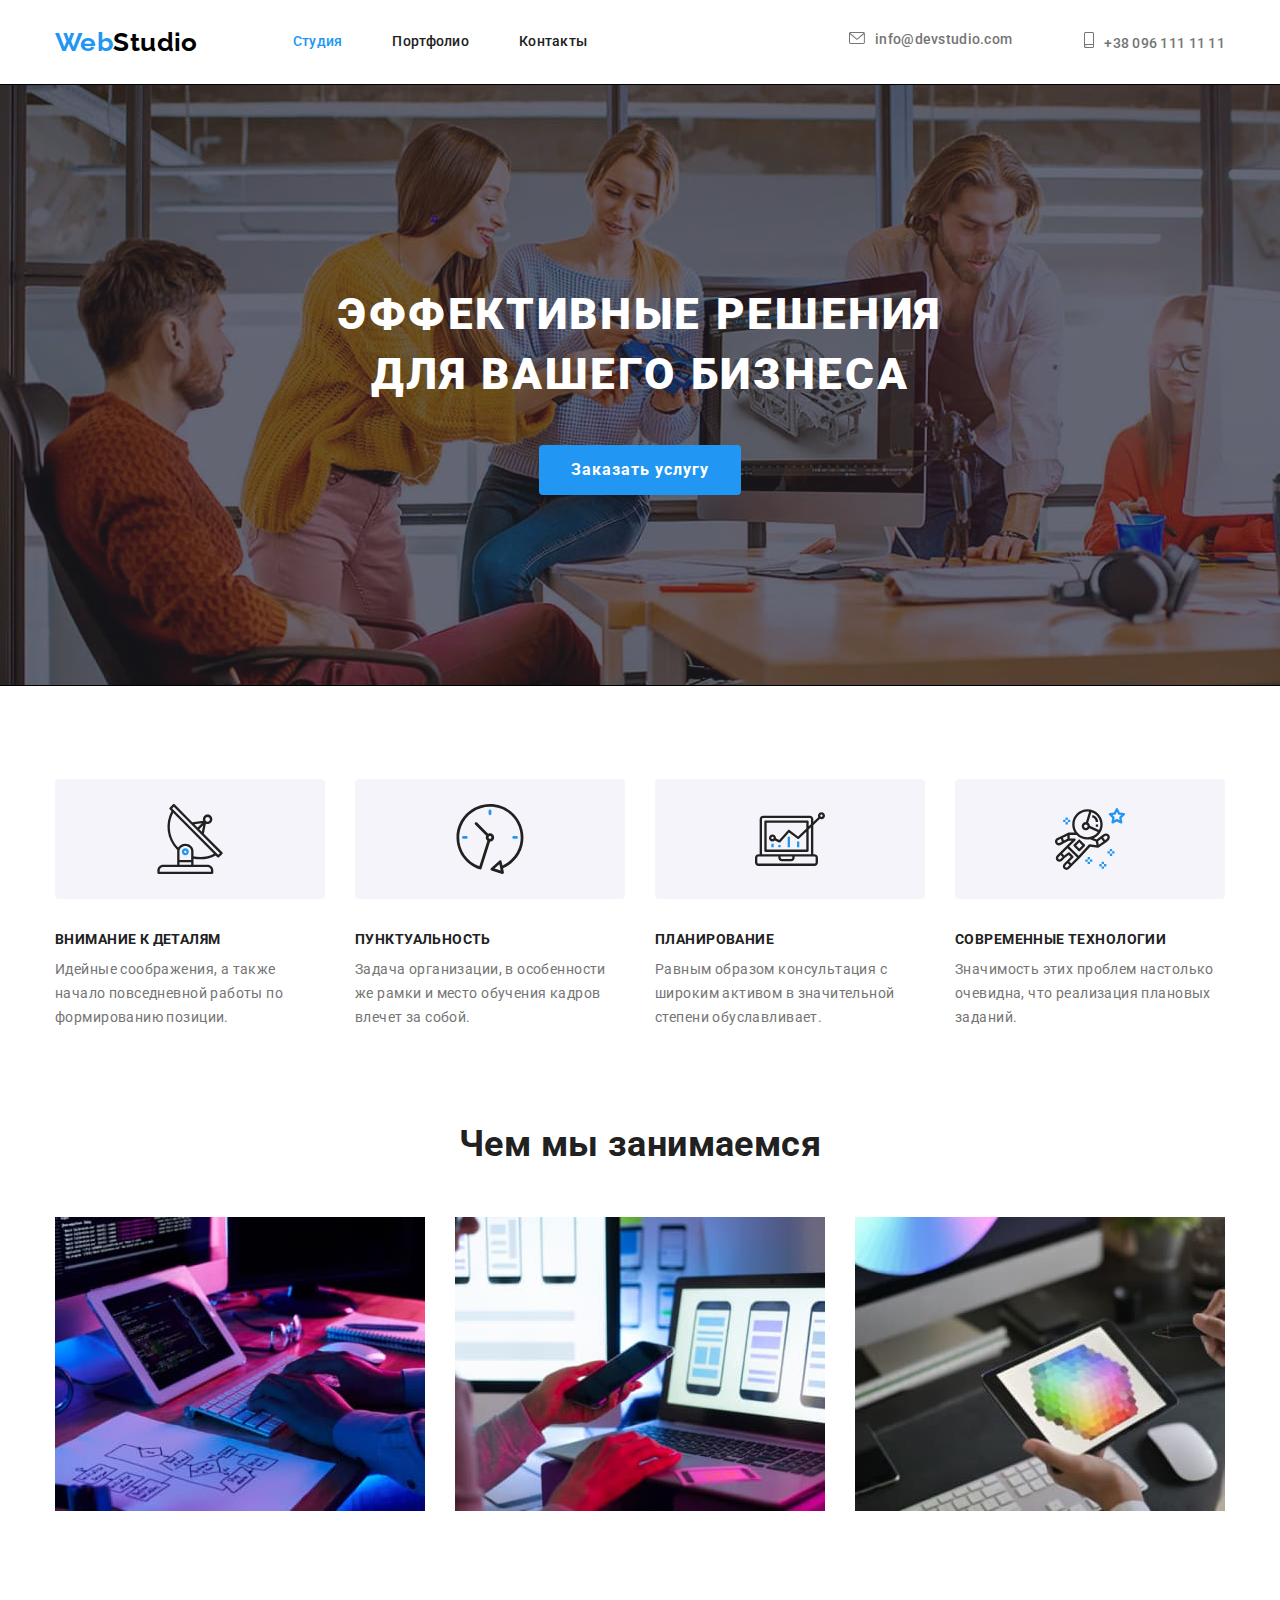
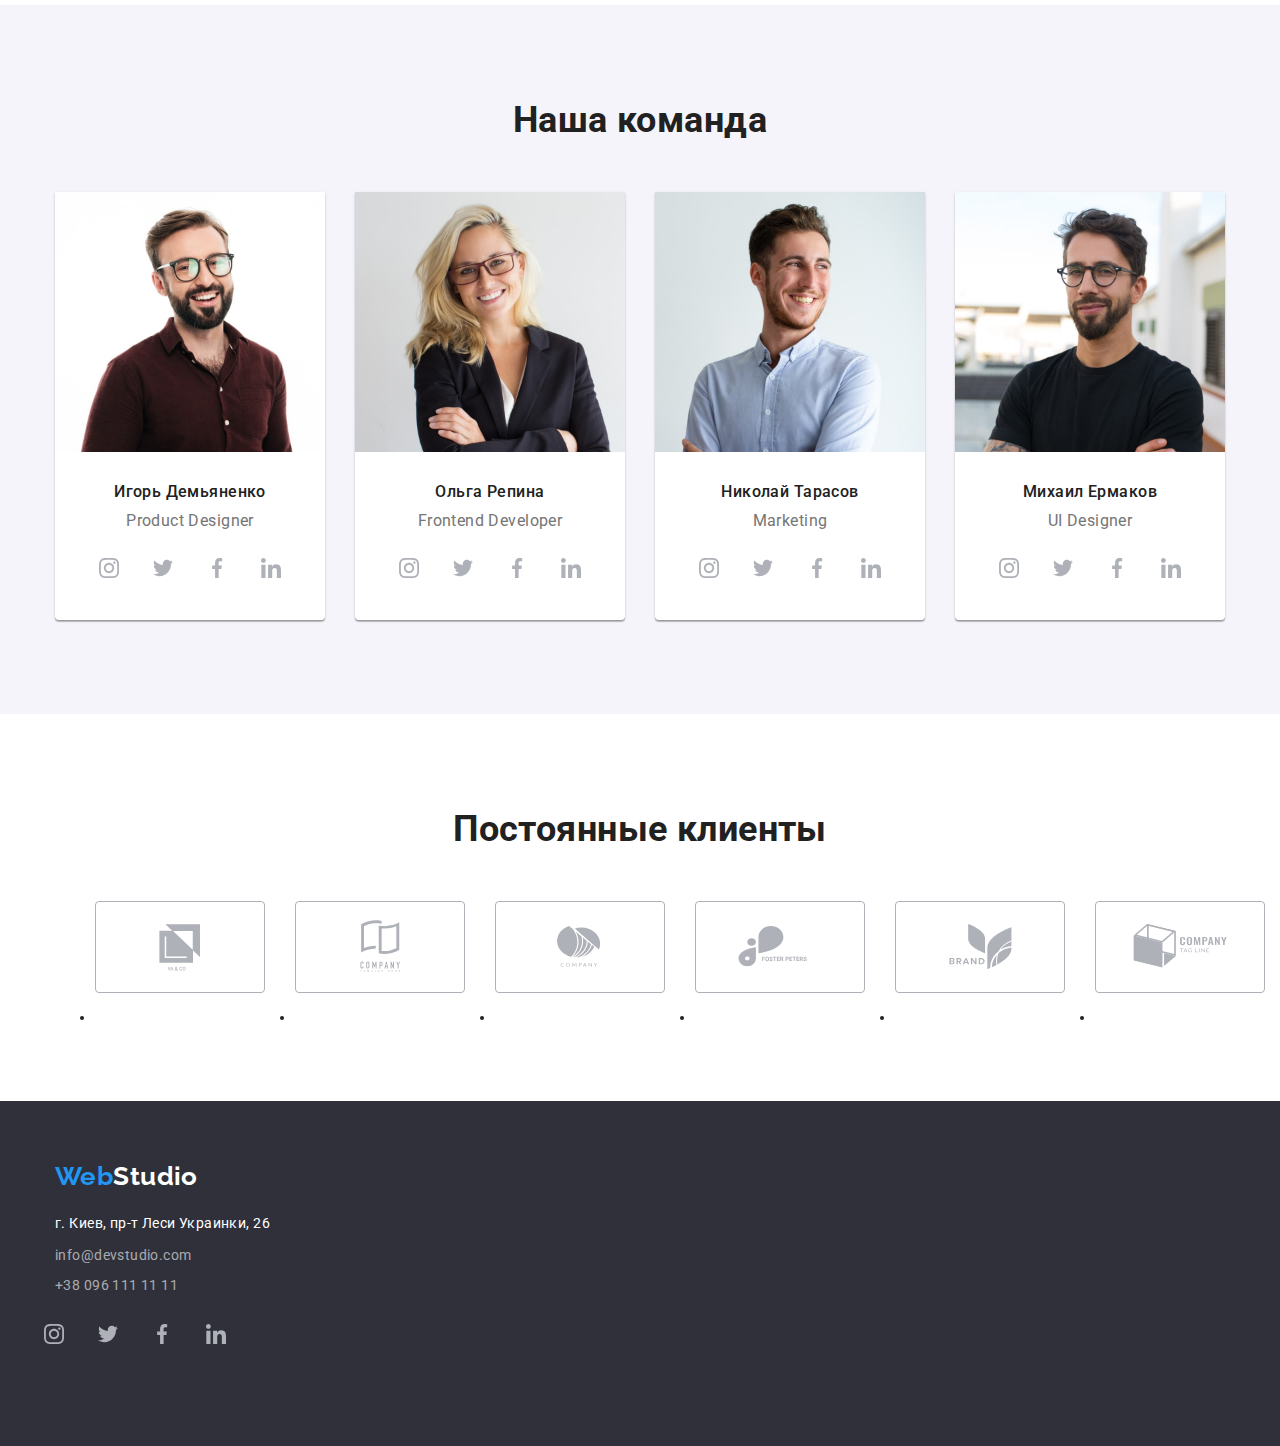
==== commit 87ea6374: "Fix for clients" ====
--- a/index.html
+++ b/index.html
@@ -315,46 +315,46 @@
       <section>
         <div class="container">
           <h2 class="section-title">Постоянные клиенты</h2>
+          <ul class="client-list">
+            <li class="client-list-item">
+              <a href="" class="client-link"
+                ><svg class="icon"><use href="./images/symbol-defs.svg#icon-client-1"></use></svg
+              ></a>
+            </li>
+            <li class="client-list-item">
+              <a href="" class="client-link"
+                ><svg class="icon">
+                  <use href="./images/symbol-defs.svg#icon-client-2"></use></svg
+              ></a>
+            </li>
+            <li class="client-list-item">
+              <a href="" class="client-link"
+                ><svg class="icon">
+                  <use href="./images/symbol-defs.svg#icon-client-3"></use></svg
+              ></a>
+            </li>
+            <li class="client-list-item">
+              <a href="" class="client-link">
+                <svg class="icon">
+                  <use href="./images/symbol-defs.svg#icon-client-4"></use>
+                </svg>
+              </a>
+            </li>
+            <li class="client-list-item">
+              <a href="" class="client-link"
+                ><svg class="icon">
+                  <use href="./images/symbol-defs.svg#icon-client-5"></use></svg
+              ></a>
+            </li>
+            <li class="client-list-item">
+              <a href="" class="client-link">
+                <svg class="icon">
+                  <use href="./images/symbol-defs.svg#icon-client-6"></use>
+                </svg>
+              </a>
+            </li>
+          </ul>
         </div>
-        <ul class="client-list list">
-          <li class="client-list-item">
-            <a href="" class="client-link"
-              ><svg class="icon"><use href="./images/symbol-defs.svg#icon-client-1"></use></svg
-            ></a>
-          </li>
-          <li class="client-list-item">
-            <a href="" class="client-link"
-              ><svg class="icon">
-                <use href="./images/symbol-defs.svg#icon-client-2"></use></svg
-            ></a>
-          </li>
-          <li class="client-list-item">
-            <a href="" class="client-link"
-              ><svg class="icon">
-                <use href="./images/symbol-defs.svg#icon-client-3"></use></svg
-            ></a>
-          </li>
-          <li class="client-list-item">
-            <a href="" class="client-link">
-              <svg class="icon">
-                <use href="./images/symbol-defs.svg#icon-client-4"></use>
-              </svg>
-            </a>
-          </li>
-          <li class="client-list-item">
-            <a href="" class="client-link"
-              ><svg class="icon">
-                <use href="./images/symbol-defs.svg#icon-client-5"></use></svg
-            ></a>
-          </li>
-          <li class="client-list-item">
-            <a href="" class="client-link">
-              <svg class="icon">
-                <use href="./images/symbol-defs.svg#icon-client-6"></use>
-              </svg>
-            </a>
-          </li>
-        </ul>
       </section>
     </main>
 
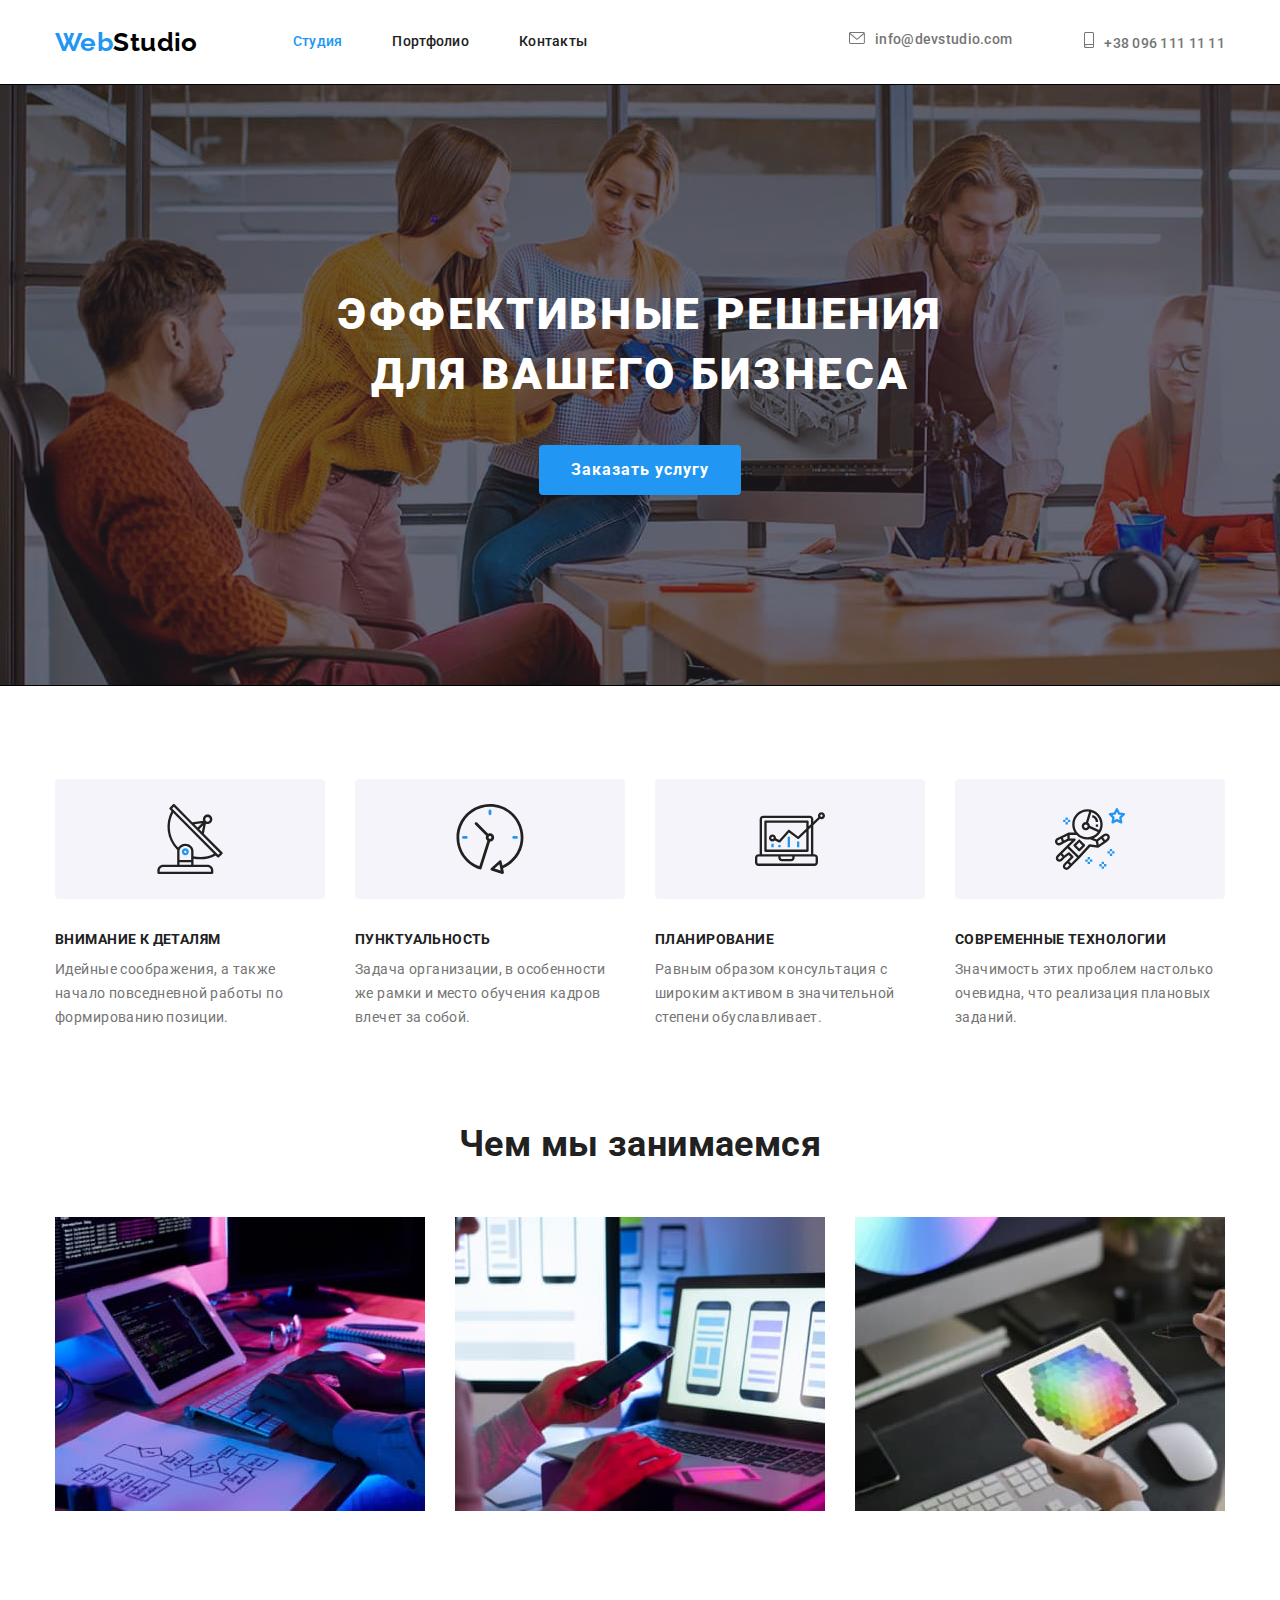
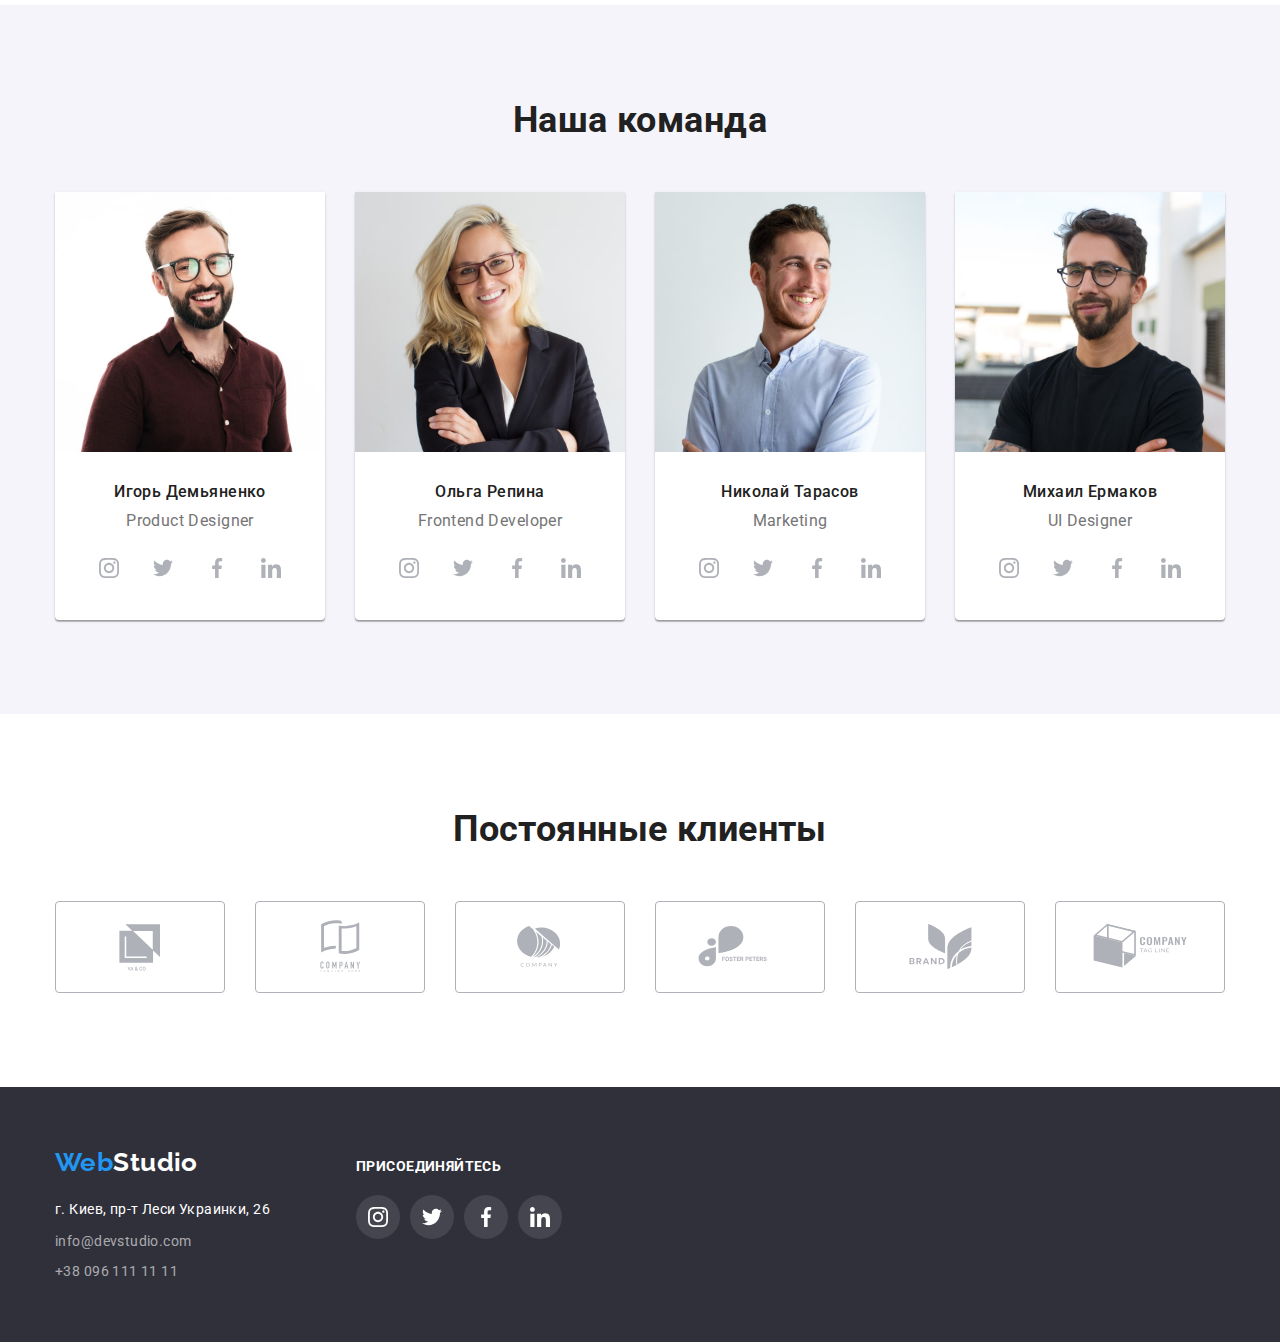
==== commit 2165384f: "Adds social networks icons for footer" ====
--- a/index.html
+++ b/index.html
@@ -315,7 +315,7 @@
       <section>
         <div class="container">
           <h2 class="section-title">Постоянные клиенты</h2>
-          <ul class="client-list">
+          <ul class="client-list list">
             <li class="client-list-item">
               <a href="" class="client-link"
                 ><svg class="icon"><use href="./images/symbol-defs.svg#icon-client-1"></use></svg
@@ -360,62 +360,68 @@
 
     <footer class="footer">
       <div class="container">
-        <a href="./index.html" class="logo link"
-          ><span class="logo-span">Web</span><span class="logo-span-footer">Studio</span></a
-        >
-        <address class="address">
-          <ul class="list">
-            <li class="footer-item">
-              <a
-                href="https://goo.gl/maps/bSMqidBmeN5zZb8a9"
-                target="_blank"
-                rel="noopener nofollow noreferrer"
-                class="location link"
-                >г. Киев, пр-т Леси Украинки, 26</a
-              >
-            </li>
-            <li class="footer-item">
-              <a href="mailto:info@devstudio.com" class="footer-contacts link"
-                >info@devstudio.com</a
-              >
-            </li>
-            <li class="footer-item">
-              <a href="tel:+380.961111111" class="footer-contacts link">+38 096 111 11 11</a>
-            </li>
-          </ul>
-        </address>
-      </div>
-      <div>
-        <ul class="social-networks-list list">
-          <li class="social-network">
-            <a href="" class="social-network-link">
-              <svg class="social-network-icon">
-                <use href="./images/symbol-defs.svg#icon-instagram"></use>
-              </svg>
-            </a>
-          </li>
-          <li class="social-network">
-            <a href="" class="social-network-link">
-              <svg class="social-network-icon">
-                <use href="./images/symbol-defs.svg#icon-twitter"></use>
-              </svg>
-            </a>
-          </li>
-          <li class="social-network">
-            <a href="" class="social-network-link">
-              <svg class="social-network-icon">
-                <use href="./images/symbol-defs.svg#icon-facebook"></use>
-              </svg>
-            </a>
-          </li>
-          <li class="social-network">
-            <a href="" class="social-network-link">
-              <svg class="social-network-icon">
-                <use href="./images/symbol-defs.svg#icon-linkedin"></use>
-              </svg>
-            </a>
-          </li>
-        </ul>
+        <div class="footer-container">
+          <div class="footer-address">
+            <a href="./index.html" class="logo link"
+              ><span class="logo-span">Web</span><span class="logo-span-footer">Studio</span></a
+            >
+            <address class="address">
+              <ul class="list">
+                <li class="footer-item">
+                  <a
+                    href="https://goo.gl/maps/bSMqidBmeN5zZb8a9"
+                    target="_blank"
+                    rel="noopener nofollow noreferrer"
+                    class="location link"
+                    >г. Киев, пр-т Леси Украинки, 26</a
+                  >
+                </li>
+                <li class="footer-item">
+                  <a href="mailto:info@devstudio.com" class="footer-contacts link"
+                    >info@devstudio.com</a
+                  >
+                </li>
+                <li class="footer-item">
+                  <a href="tel:+380.961111111" class="footer-contacts link">+38 096 111 11 11</a>
+                </li>
+              </ul>
+            </address>
+          </div>
+
+          <div class="join">
+            <b class="exhortation">присоединяйтесь</b>
+            <ul class="social-networks-list list">
+              <li class="social-network">
+                <a href="" class="social-network-link">
+                  <svg class="social-network-icon">
+                    <use href="./images/symbol-defs.svg#icon-instagram"></use>
+                  </svg>
+                </a>
+              </li>
+              <li class="social-network">
+                <a href="" class="social-network-link">
+                  <svg class="social-network-icon">
+                    <use href="./images/symbol-defs.svg#icon-twitter"></use>
+                  </svg>
+                </a>
+              </li>
+              <li class="social-network">
+                <a href="" class="social-network-link">
+                  <svg class="social-network-icon">
+                    <use href="./images/symbol-defs.svg#icon-facebook"></use>
+                  </svg>
+                </a>
+              </li>
+              <li class="social-network">
+                <a href="" class="social-network-link">
+                  <svg class="social-network-icon">
+                    <use href="./images/symbol-defs.svg#icon-linkedin"></use>
+                  </svg>
+                </a>
+              </li>
+            </ul>
+          </div>
+        </div>
       </div>
     </footer>
   </body>
--- a/css/styles.css
+++ b/css/styles.css
@@ -365,6 +365,51 @@
   text-align: Center;
 }
 
+/* Соцсети */
+
+.social-networks-list {
+  display: flex;
+  list-style: none;
+  height: 44px;
+  width: 206px;
+  padding: 0;
+  margin: 16px 32px 30px 32px;
+}
+
+.social-network:not(:last-child) {
+  margin-right: 10px;
+}
+
+.social-network-link {
+  display: flex;
+  justify-content: center;
+  align-items: center;
+  color: var(--accent-secondary);
+  height: 44px;
+  width: 44px;
+  background-size: contain;
+  border-radius: 22px;
+}
+
+.social-network-link:visited {
+  color: var(--primary-icon-color);
+}
+
+.social-network-link:hover,
+.social-network-link:focus {
+  color: var(--accent-secondary);
+  background-color: var(--accent);
+}
+
+.social-network-icon {
+  /* background-color: var(--primary-background-color); */
+  height: 20px;
+  width: 20px;
+  fill: currentColor;
+}
+
+/* Клиенты */
+
 .client-list {
   display: flex;
 }
@@ -388,7 +433,8 @@
   color: var(--primary-icon-color);
 }
 
-.client-link:hover {
+.client-link:hover,
+.client-link:focus {
   color: var(--accent);
   border-color: var(--accent);
 }
@@ -404,6 +450,13 @@
   padding-bottom: 60px;
 }
 
+.footer-container {
+  display: flex;
+  justify-content: space-between;
+  width: 507px;
+  align-items: baseline;
+}
+
 .logo-span-footer {
   color: var(--accent-secondary);
 }
@@ -438,46 +491,37 @@
   color: var(--accent);
 }
 
-/* Соцсети */
-
-.social-networks-list {
-  display: flex;
-  list-style: none;
-  height: 44px;
-  width: 206px;
-  padding: 0;
-  margin: 16px 32px 30px 32px;
-}
-
-.social-network:not(:last-child) {
-  margin-right: 10px;
-}
-
-.social-network-link {
+.exhortation {
+  display: flex;
+
+  margin-bottom: 20px;
+  text-transform: uppercase;
+  color: var(--accent-secondary);
+  font-weight: 700;
+  font-size: 14px;
+  line-height: 1.14;
+  letter-spacing: 0.03em;
+}
+
+.join .social-networks-list {
+  margin: 0;
+}
+
+.join .social-network-link {
   display: flex;
   justify-content: center;
   align-items: center;
   color: var(--accent-secondary);
   height: 44px;
   width: 44px;
+  background-color: rgba(255, 255, 255, 0.1);
   background-size: contain;
   border-radius: 22px;
 }
 
-.social-network-link:visited {
-  color: var(--primary-icon-color);
-}
-
-.social-network-link:hover {
-  color: var(--accent-secondary);
+.join .social-network-link:hover,
+.join .social-network-link:focus {
   background-color: var(--accent);
-}
-
-.social-network-icon {
-  /* background-color: var(--primary-background-color); */
-  height: 20px;
-  width: 20px;
-  fill: currentColor;
 }
 
 /* Портфолио */
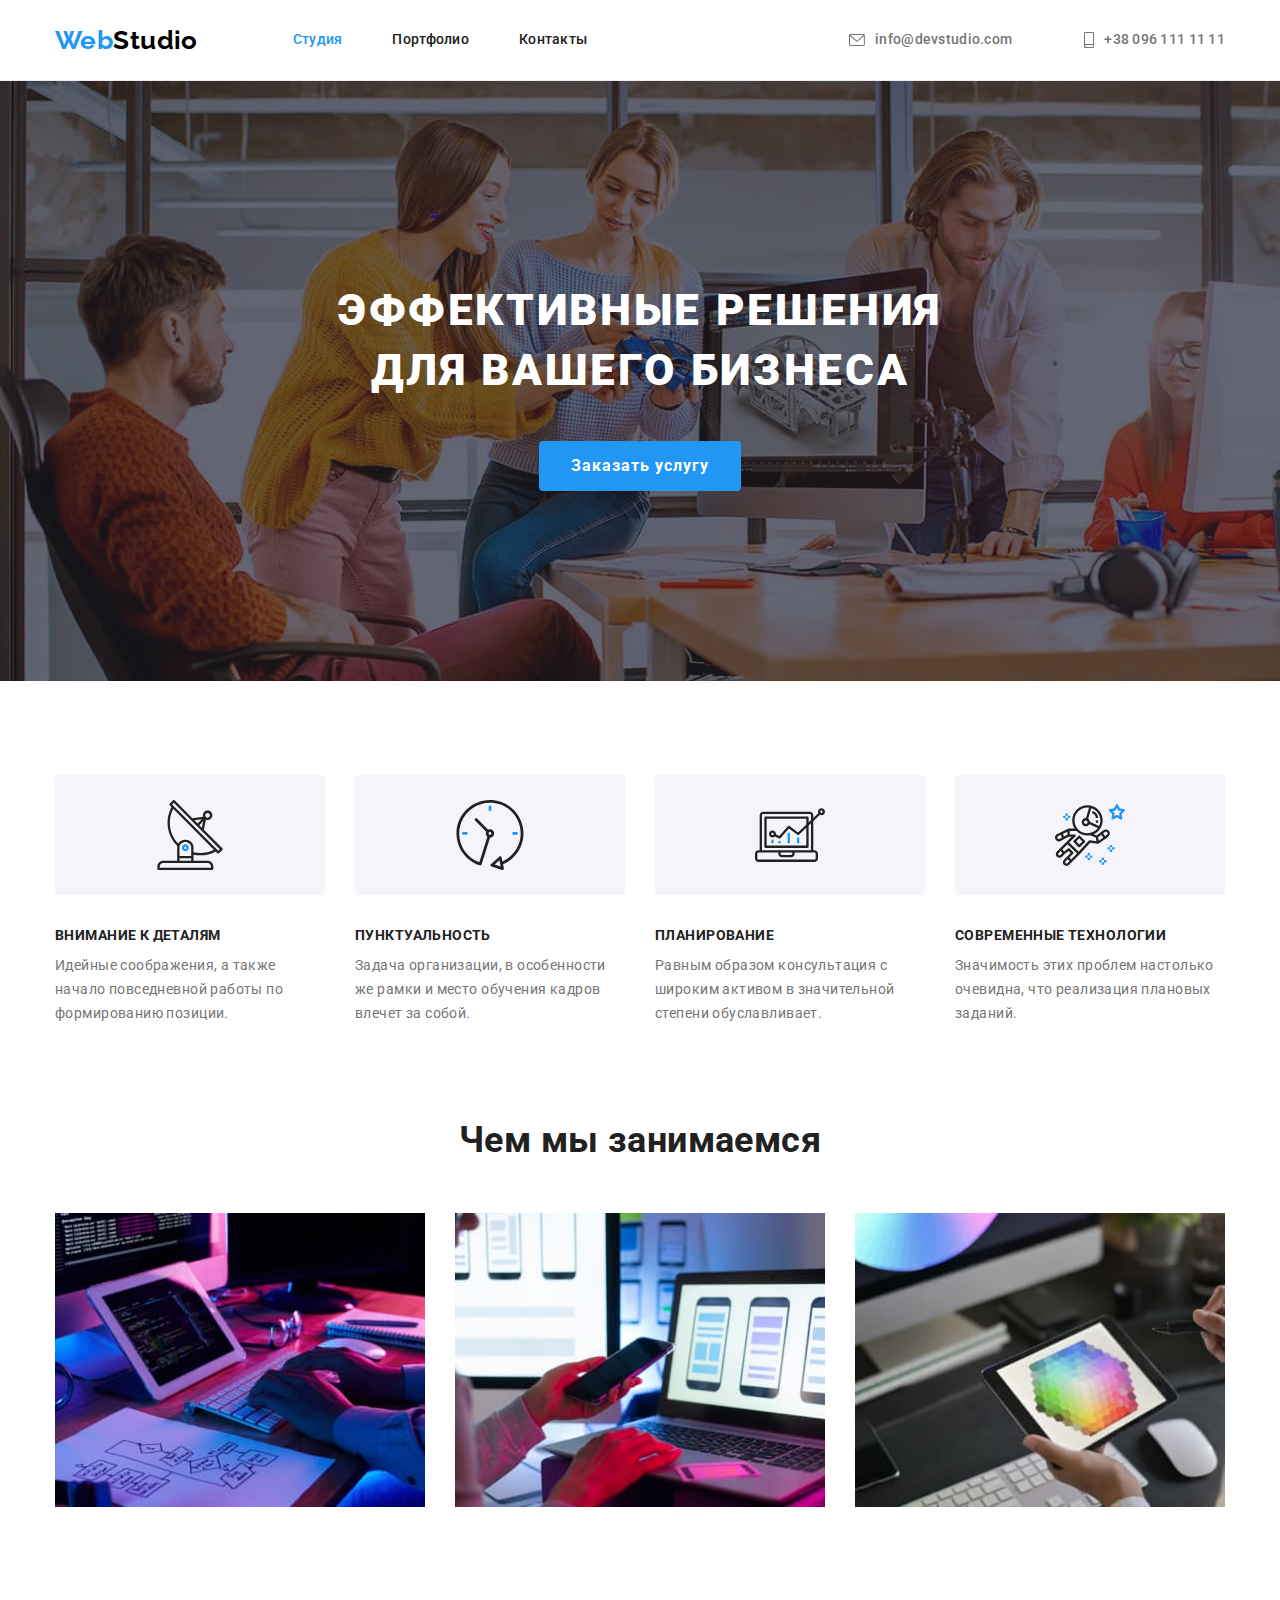
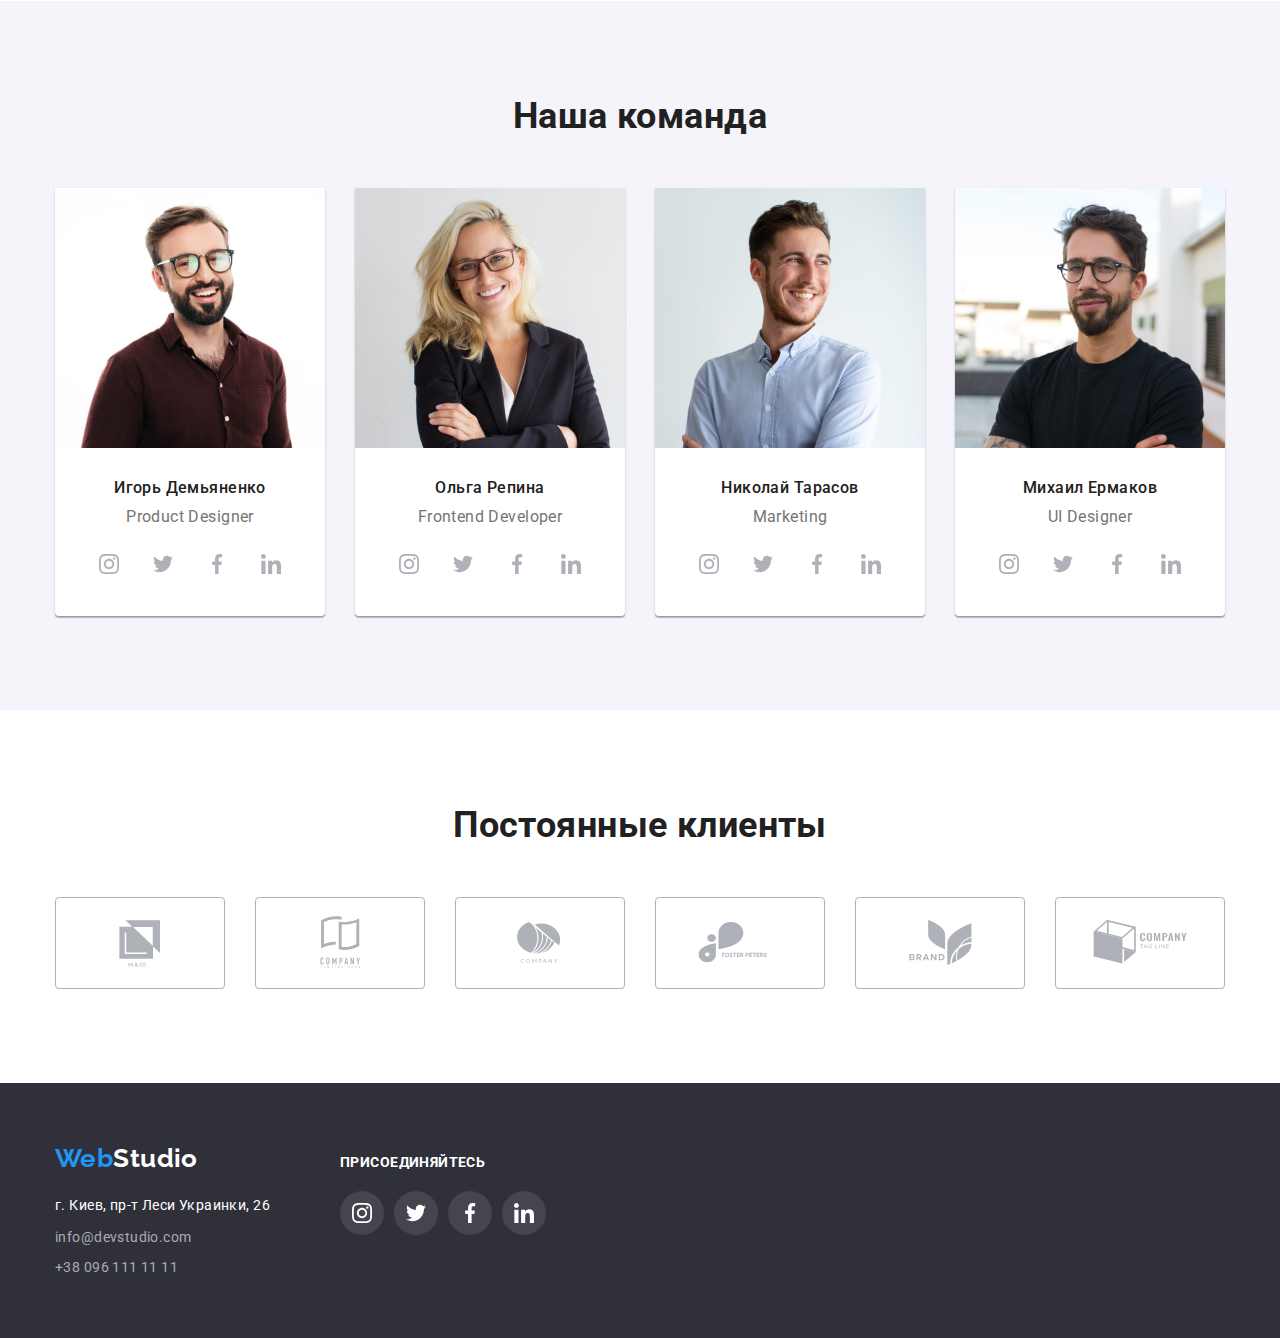
==== commit 0b07fb97: "Replaces b with p and changes flexes in footer" ====
--- a/index.html
+++ b/index.html
@@ -360,67 +360,65 @@
 
     <footer class="footer">
       <div class="container">
-        <div class="footer-container">
-          <div class="footer-address">
-            <a href="./index.html" class="logo link"
-              ><span class="logo-span">Web</span><span class="logo-span-footer">Studio</span></a
-            >
-            <address class="address">
-              <ul class="list">
-                <li class="footer-item">
-                  <a
-                    href="https://goo.gl/maps/bSMqidBmeN5zZb8a9"
-                    target="_blank"
-                    rel="noopener nofollow noreferrer"
-                    class="location link"
-                    >г. Киев, пр-т Леси Украинки, 26</a
-                  >
-                </li>
-                <li class="footer-item">
-                  <a href="mailto:info@devstudio.com" class="footer-contacts link"
-                    >info@devstudio.com</a
-                  >
-                </li>
-                <li class="footer-item">
-                  <a href="tel:+380.961111111" class="footer-contacts link">+38 096 111 11 11</a>
-                </li>
-              </ul>
-            </address>
-          </div>
-
-          <div class="join">
-            <b class="exhortation">присоединяйтесь</b>
-            <ul class="social-networks-list list">
-              <li class="social-network">
-                <a href="" class="social-network-link">
-                  <svg class="social-network-icon">
-                    <use href="./images/symbol-defs.svg#icon-instagram"></use>
-                  </svg>
-                </a>
+        <div class="footer-address">
+          <a href="./index.html" class="logo link"
+            ><span class="logo-span">Web</span><span class="logo-span-footer">Studio</span></a
+          >
+          <address class="address">
+            <ul class="list">
+              <li class="footer-item">
+                <a
+                  href="https://goo.gl/maps/bSMqidBmeN5zZb8a9"
+                  target="_blank"
+                  rel="noopener nofollow noreferrer"
+                  class="location link"
+                  >г. Киев, пр-т Леси Украинки, 26</a
+                >
               </li>
-              <li class="social-network">
-                <a href="" class="social-network-link">
-                  <svg class="social-network-icon">
-                    <use href="./images/symbol-defs.svg#icon-twitter"></use>
-                  </svg>
-                </a>
+              <li class="footer-item">
+                <a href="mailto:info@devstudio.com" class="footer-contacts link"
+                  >info@devstudio.com</a
+                >
               </li>
-              <li class="social-network">
-                <a href="" class="social-network-link">
-                  <svg class="social-network-icon">
-                    <use href="./images/symbol-defs.svg#icon-facebook"></use>
-                  </svg>
-                </a>
-              </li>
-              <li class="social-network">
-                <a href="" class="social-network-link">
-                  <svg class="social-network-icon">
-                    <use href="./images/symbol-defs.svg#icon-linkedin"></use>
-                  </svg>
-                </a>
+              <li class="footer-item">
+                <a href="tel:+380.961111111" class="footer-contacts link">+38 096 111 11 11</a>
               </li>
             </ul>
-          </div>
+          </address>
+        </div>
+
+        <div class="join">
+          <p class="exhortation">присоединяйтесь</p>
+          <ul class="social-networks-list list">
+            <li class="social-network">
+              <a href="" class="social-network-link">
+                <svg class="social-network-icon">
+                  <use href="./images/symbol-defs.svg#icon-instagram"></use>
+                </svg>
+              </a>
+            </li>
+            <li class="social-network">
+              <a href="" class="social-network-link">
+                <svg class="social-network-icon">
+                  <use href="./images/symbol-defs.svg#icon-twitter"></use>
+                </svg>
+              </a>
+            </li>
+            <li class="social-network">
+              <a href="" class="social-network-link">
+                <svg class="social-network-icon">
+                  <use href="./images/symbol-defs.svg#icon-facebook"></use>
+                </svg>
+              </a>
+            </li>
+            <li class="social-network">
+              <a href="" class="social-network-link">
+                <svg class="social-network-icon">
+                  <use href="./images/symbol-defs.svg#icon-linkedin"></use>
+                </svg>
+              </a>
+            </li>
+          </ul>
         </div>
       </div>
     </footer>
--- a/css/styles.css
+++ b/css/styles.css
@@ -139,7 +139,8 @@
   padding-top: 32px;
   padding-bottom: 32px;
   padding-left: 22px;
-  display: block;
+  display: flex;
+  align-items: center;
   color: var(--secondary-color);
   line-height: 1.14;
   letter-spacing: 0.02em;
@@ -192,7 +193,7 @@
   padding-bottom: 200px;
   margin-left: auto;
   margin-right: auto;
-  outline: 1px solid black;
+  /* outline: 1px solid black; */
   background-color: var(--additional-background-color);
   background-image: linear-gradient(to right, rgba(47, 48, 58, 0.4), rgba(47, 48, 58, 0.4)),
     url(./css-images/background.jpg);
@@ -200,6 +201,7 @@
   height: 600px;
   background-size: cover;
   background-repeat: no-repeat;
+  position: center;
 }
 
 .hero-title {
@@ -450,10 +452,8 @@
   padding-bottom: 60px;
 }
 
-.footer-container {
-  display: flex;
-  justify-content: space-between;
-  width: 507px;
+.footer .container {
+  display: flex;
   align-items: baseline;
 }
 
@@ -491,16 +491,18 @@
   color: var(--accent);
 }
 
+.join {
+  margin-left: 70px;
+}
+
 .exhortation {
-  display: flex;
+  display: block;
 
   margin-bottom: 20px;
   text-transform: uppercase;
   color: var(--accent-secondary);
   font-weight: 700;
-  font-size: 14px;
   line-height: 1.14;
-  letter-spacing: 0.03em;
 }
 
 .join .social-networks-list {
@@ -550,6 +552,8 @@
 .filter:focus {
   background-color: var(--accent);
   color: var(--accent-secondary);
+  box-shadow: 0px 3px 1px rgba(0, 0, 0, 0.1), 0px 1px 2px rgba(0, 0, 0, 0.08),
+    0px 2px 2px rgba(0, 0, 0, 0.12);
 }
 
 .filter-body:not(:last-child) {
@@ -580,7 +584,12 @@
   margin-bottom: 0px;
 } */
 
-.project-item:hover {
+.project-link {
+  display: block;
+}
+
+.project-link:hover,
+.project-link:focus {
   box-shadow: 0px 1px 1px rgba(0, 0, 0, 0.12), 0px 4px 4px rgba(0, 0, 0, 0.06),
     1px 4px 6px rgba(0, 0, 0, 0.16);
 }
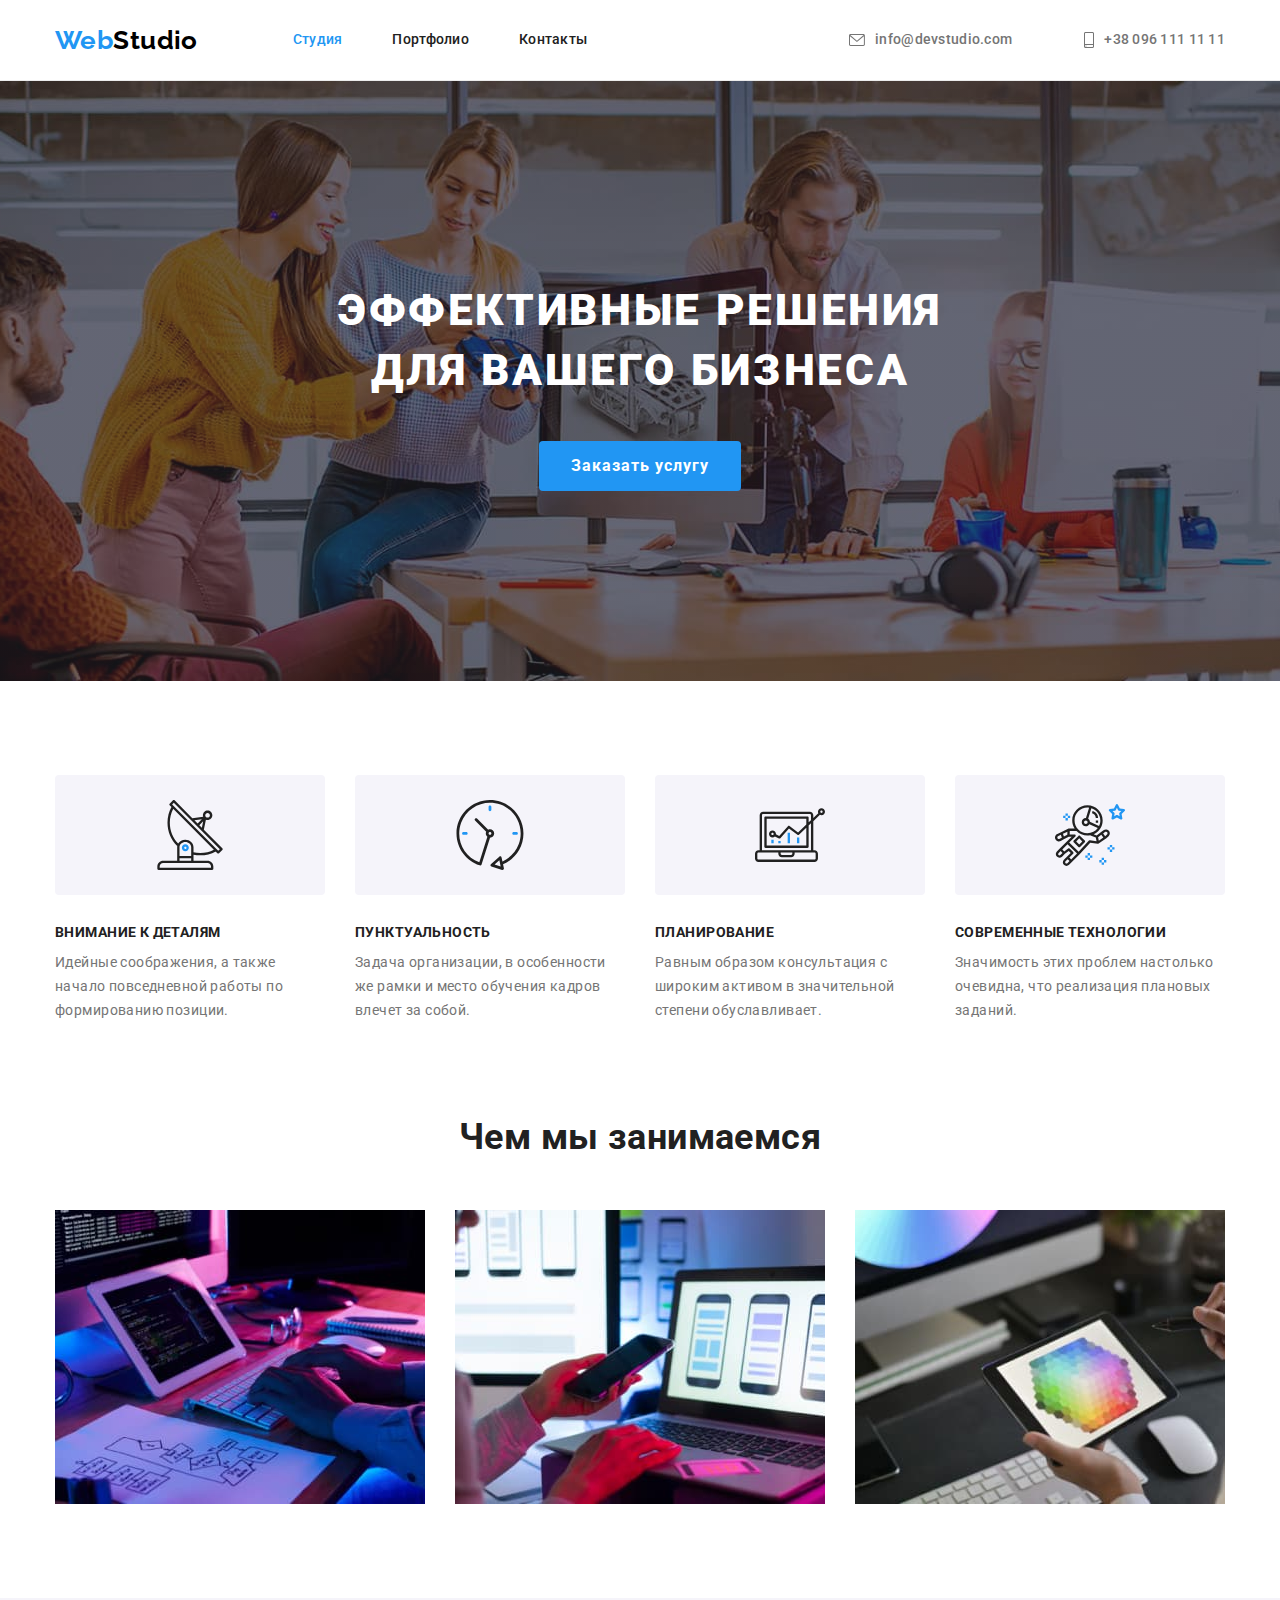
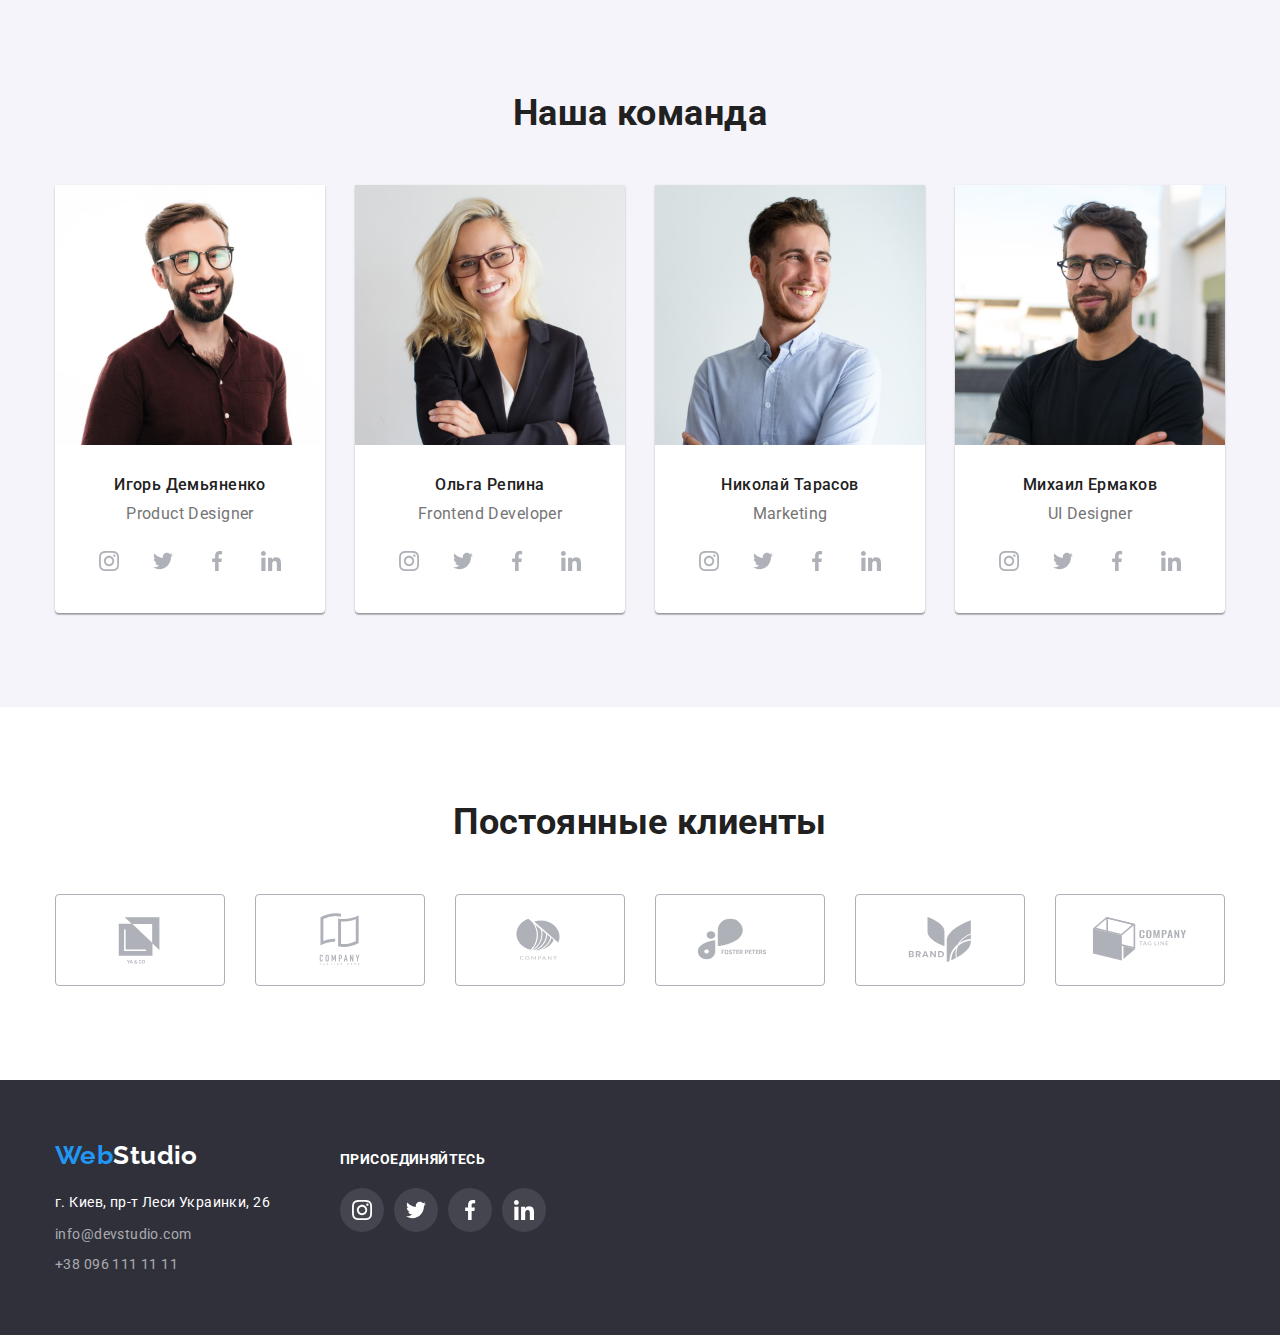
==== commit a55729e5: "SVG fix for features and clients" ====
--- a/index.html
+++ b/index.html
@@ -71,9 +71,11 @@
           <h2 class="visually-hidden">Преимущества</h2>
           <ul class="feature-list list">
             <li class="feature-list-item">
-              <svg class="feature-icon">
-                <use href="./images/symbol-defs.svg#icon-satellite"></use>
-              </svg>
+              <div class="feature-icon-frame">
+                <svg class="feature-icon">
+                  <use href="./images/symbol-defs.svg#icon-satellite"></use>
+                </svg>
+              </div>
               <h3 class="feature-title">Внимание к деталям</h3>
               <p class="feature-text">
                 Идейные соображения, а также начало повседневной работы по формированию позиции.
@@ -81,9 +83,11 @@
             </li>
 
             <li class="feature-list-item">
-              <svg class="feature-icon">
-                <use href="./images/symbol-defs.svg#icon-wall-clock"></use>
-              </svg>
+              <div class="feature-icon-frame">
+                <svg class="feature-icon">
+                  <use href="./images/symbol-defs.svg#icon-wall-clock"></use>
+                </svg>
+              </div>
               <h3 class="feature-title">Пунктуальность</h3>
               <p class="feature-text">
                 Задача организации, в особенности же рамки и место обучения кадров влечет за собой.
@@ -91,9 +95,11 @@
             </li>
 
             <li class="feature-list-item">
-              <svg class="feature-icon">
-                <use href="./images/symbol-defs.svg#icon-diagram"></use>
-              </svg>
+              <div class="feature-icon-frame">
+                <svg class="feature-icon">
+                  <use href="./images/symbol-defs.svg#icon-diagram"></use>
+                </svg>
+              </div>
               <h3 class="feature-title">Планирование</h3>
               <p class="feature-text">
                 Равным образом консультация с широким активом в значительной степени обуславливает.
@@ -101,9 +107,11 @@
             </li>
 
             <li class="feature-list-item">
-              <svg class="feature-icon">
-                <use href="./images/symbol-defs.svg#icon-astronaut"></use>
-              </svg>
+              <div class="feature-icon-frame">
+                <svg class="feature-icon">
+                  <use href="./images/symbol-defs.svg#icon-astronaut"></use>
+                </svg>
+              </div>
               <h3 class="feature-title">Современные технологии</h3>
               <p class="feature-text">
                 Значимость этих проблем настолько очевидна, что реализация плановых заданий.
@@ -151,37 +159,37 @@
               <div class="team-item-text">
                 <h3 class="staff">Игорь Демьяненко</h3>
                 <p class="staff-role">Product Designer</p>
-              </div>
-              <ul class="social-networks-list">
-                <li class="social-network">
-                  <a href="" class="social-network-link">
-                    <svg class="social-network-icon">
-                      <use href="./images/symbol-defs.svg#icon-instagram"></use>
-                    </svg>
-                  </a>
-                </li>
-                <li class="social-network">
-                  <a href="" class="social-network-link">
-                    <svg class="social-network-icon">
-                      <use href="./images/symbol-defs.svg#icon-twitter"></use>
-                    </svg>
-                  </a>
-                </li>
-                <li class="social-network">
-                  <a href="" class="social-network-link">
-                    <svg class="social-network-icon">
-                      <use href="./images/symbol-defs.svg#icon-facebook"></use>
-                    </svg>
-                  </a>
-                </li>
-                <li class="social-network">
-                  <a href="" class="social-network-link">
-                    <svg class="social-network-icon">
-                      <use href="./images/symbol-defs.svg#icon-linkedin"></use>
-                    </svg>
-                  </a>
-                </li>
-              </ul>
+                <ul class="social-networks-list list">
+                  <li class="social-network">
+                    <a href="" class="social-network-link">
+                      <svg class="social-network-icon">
+                        <use href="./images/symbol-defs.svg#icon-instagram"></use>
+                      </svg>
+                    </a>
+                  </li>
+                  <li class="social-network">
+                    <a href="" class="social-network-link">
+                      <svg class="social-network-icon">
+                        <use href="./images/symbol-defs.svg#icon-twitter"></use>
+                      </svg>
+                    </a>
+                  </li>
+                  <li class="social-network">
+                    <a href="" class="social-network-link">
+                      <svg class="social-network-icon">
+                        <use href="./images/symbol-defs.svg#icon-facebook"></use>
+                      </svg>
+                    </a>
+                  </li>
+                  <li class="social-network">
+                    <a href="" class="social-network-link">
+                      <svg class="social-network-icon">
+                        <use href="./images/symbol-defs.svg#icon-linkedin"></use>
+                      </svg>
+                    </a>
+                  </li>
+                </ul>
+              </div>
             </li>
 
             <li class="team-list-item">
@@ -193,37 +201,37 @@
               <div class="team-item-text">
                 <h3 class="staff">Ольга Репина</h3>
                 <p class="staff-role">Frontend Developer</p>
-              </div>
-              <ul class="social-networks-list">
-                <li class="social-network">
-                  <a href="" class="social-network-link">
-                    <svg class="social-network-icon">
-                      <use href="./images/symbol-defs.svg#icon-instagram"></use>
-                    </svg>
-                  </a>
-                </li>
-                <li class="social-network">
-                  <a href="" class="social-network-link">
-                    <svg class="social-network-icon">
-                      <use href="./images/symbol-defs.svg#icon-twitter"></use>
-                    </svg>
-                  </a>
-                </li>
-                <li class="social-network">
-                  <a href="" class="social-network-link">
-                    <svg class="social-network-icon">
-                      <use href="./images/symbol-defs.svg#icon-facebook"></use>
-                    </svg>
-                  </a>
-                </li>
-                <li class="social-network">
-                  <a href="" class="social-network-link">
-                    <svg class="social-network-icon">
-                      <use href="./images/symbol-defs.svg#icon-linkedin"></use>
-                    </svg>
-                  </a>
-                </li>
-              </ul>
+                <ul class="social-networks-list list">
+                  <li class="social-network">
+                    <a href="" class="social-network-link">
+                      <svg class="social-network-icon">
+                        <use href="./images/symbol-defs.svg#icon-instagram"></use>
+                      </svg>
+                    </a>
+                  </li>
+                  <li class="social-network">
+                    <a href="" class="social-network-link">
+                      <svg class="social-network-icon">
+                        <use href="./images/symbol-defs.svg#icon-twitter"></use>
+                      </svg>
+                    </a>
+                  </li>
+                  <li class="social-network">
+                    <a href="" class="social-network-link">
+                      <svg class="social-network-icon">
+                        <use href="./images/symbol-defs.svg#icon-facebook"></use>
+                      </svg>
+                    </a>
+                  </li>
+                  <li class="social-network">
+                    <a href="" class="social-network-link">
+                      <svg class="social-network-icon">
+                        <use href="./images/symbol-defs.svg#icon-linkedin"></use>
+                      </svg>
+                    </a>
+                  </li>
+                </ul>
+              </div>
             </li>
 
             <li class="team-list-item">
@@ -235,37 +243,37 @@
               <div class="team-item-text">
                 <h3 class="staff">Николай Тарасов</h3>
                 <p class="staff-role">Marketing</p>
-              </div>
-              <ul class="social-networks-list">
-                <li class="social-network">
-                  <a href="" class="social-network-link">
-                    <svg class="social-network-icon">
-                      <use href="./images/symbol-defs.svg#icon-instagram"></use>
-                    </svg>
-                  </a>
-                </li>
-                <li class="social-network">
-                  <a href="" class="social-network-link">
-                    <svg class="social-network-icon">
-                      <use href="./images/symbol-defs.svg#icon-twitter"></use>
-                    </svg>
-                  </a>
-                </li>
-                <li class="social-network">
-                  <a href="" class="social-network-link">
-                    <svg class="social-network-icon">
-                      <use href="./images/symbol-defs.svg#icon-facebook"></use>
-                    </svg>
-                  </a>
-                </li>
-                <li class="social-network">
-                  <a href="" class="social-network-link">
-                    <svg class="social-network-icon">
-                      <use href="./images/symbol-defs.svg#icon-linkedin"></use>
-                    </svg>
-                  </a>
-                </li>
-              </ul>
+                <ul class="social-networks-list list">
+                  <li class="social-network">
+                    <a href="" class="social-network-link">
+                      <svg class="social-network-icon">
+                        <use href="./images/symbol-defs.svg#icon-instagram"></use>
+                      </svg>
+                    </a>
+                  </li>
+                  <li class="social-network">
+                    <a href="" class="social-network-link">
+                      <svg class="social-network-icon">
+                        <use href="./images/symbol-defs.svg#icon-twitter"></use>
+                      </svg>
+                    </a>
+                  </li>
+                  <li class="social-network">
+                    <a href="" class="social-network-link">
+                      <svg class="social-network-icon">
+                        <use href="./images/symbol-defs.svg#icon-facebook"></use>
+                      </svg>
+                    </a>
+                  </li>
+                  <li class="social-network">
+                    <a href="" class="social-network-link">
+                      <svg class="social-network-icon">
+                        <use href="./images/symbol-defs.svg#icon-linkedin"></use>
+                      </svg>
+                    </a>
+                  </li>
+                </ul>
+              </div>
             </li>
 
             <li class="team-list-item">
@@ -277,37 +285,37 @@
               <div class="team-item-text">
                 <h3 class="staff">Михаил Ермаков</h3>
                 <p class="staff-role">UI Designer</p>
-              </div>
-              <ul class="social-networks-list">
-                <li class="social-network">
-                  <a href="" class="social-network-link">
-                    <svg class="social-network-icon">
-                      <use href="./images/symbol-defs.svg#icon-instagram"></use>
-                    </svg>
-                  </a>
-                </li>
-                <li class="social-network">
-                  <a href="" class="social-network-link">
-                    <svg class="social-network-icon">
-                      <use href="./images/symbol-defs.svg#icon-twitter"></use>
-                    </svg>
-                  </a>
-                </li>
-                <li class="social-network">
-                  <a href="" class="social-network-link">
-                    <svg class="social-network-icon">
-                      <use href="./images/symbol-defs.svg#icon-facebook"></use>
-                    </svg>
-                  </a>
-                </li>
-                <li class="social-network">
-                  <a href="" class="social-network-link">
-                    <svg class="social-network-icon">
-                      <use href="./images/symbol-defs.svg#icon-linkedin"></use>
-                    </svg>
-                  </a>
-                </li>
-              </ul>
+                <ul class="social-networks-list list">
+                  <li class="social-network">
+                    <a href="" class="social-network-link">
+                      <svg class="social-network-icon">
+                        <use href="./images/symbol-defs.svg#icon-instagram"></use>
+                      </svg>
+                    </a>
+                  </li>
+                  <li class="social-network">
+                    <a href="" class="social-network-link">
+                      <svg class="social-network-icon">
+                        <use href="./images/symbol-defs.svg#icon-twitter"></use>
+                      </svg>
+                    </a>
+                  </li>
+                  <li class="social-network">
+                    <a href="" class="social-network-link">
+                      <svg class="social-network-icon">
+                        <use href="./images/symbol-defs.svg#icon-facebook"></use>
+                      </svg>
+                    </a>
+                  </li>
+                  <li class="social-network">
+                    <a href="" class="social-network-link">
+                      <svg class="social-network-icon">
+                        <use href="./images/symbol-defs.svg#icon-linkedin"></use>
+                      </svg>
+                    </a>
+                  </li>
+                </ul>
+              </div>
             </li>
           </ul>
         </div>
@@ -318,37 +326,38 @@
           <ul class="client-list list">
             <li class="client-list-item">
               <a href="" class="client-link"
-                ><svg class="icon"><use href="./images/symbol-defs.svg#icon-client-1"></use></svg
+                ><svg class="client-icon">
+                  <use href="./images/symbol-defs.svg#icon-client-1"></use></svg
               ></a>
             </li>
             <li class="client-list-item">
               <a href="" class="client-link"
-                ><svg class="icon">
+                ><svg class="client-icon">
                   <use href="./images/symbol-defs.svg#icon-client-2"></use></svg
               ></a>
             </li>
             <li class="client-list-item">
               <a href="" class="client-link"
-                ><svg class="icon">
+                ><svg class="client-icon">
                   <use href="./images/symbol-defs.svg#icon-client-3"></use></svg
               ></a>
             </li>
             <li class="client-list-item">
               <a href="" class="client-link">
-                <svg class="icon">
+                <svg class="client-icon">
                   <use href="./images/symbol-defs.svg#icon-client-4"></use>
                 </svg>
               </a>
             </li>
             <li class="client-list-item">
               <a href="" class="client-link"
-                ><svg class="icon">
+                ><svg class="client-icon">
                   <use href="./images/symbol-defs.svg#icon-client-5"></use></svg
               ></a>
             </li>
             <li class="client-list-item">
               <a href="" class="client-link">
-                <svg class="icon">
+                <svg class="client-icon">
                   <use href="./images/symbol-defs.svg#icon-client-6"></use>
                 </svg>
               </a>
--- a/css/styles.css
+++ b/css/styles.css
@@ -201,7 +201,7 @@
   height: 600px;
   background-size: cover;
   background-repeat: no-repeat;
-  position: center;
+  background-position: center;
 }
 
 .hero-title {
@@ -296,10 +296,21 @@
   margin: -15px;
 }
 
+.feature-icon-frame {
+  display: flex;
+  justify-content: center;
+  align-items: center;
+  height: 120px;
+  width: 270px;
+  background-color: var(--secondary-background-color);
+  border: 1px solid transparent;
+  border-radius: 4px;
+  margin-bottom: 30px;
+}
+
 .feature-icon {
-  width: 270px;
-  height: 120px;
-  margin-bottom: 30px;
+  width: 70px;
+  height: 70px;
   fill: var(--primary-icon-color);
 }
 
@@ -349,7 +360,7 @@
 }
 
 .team-item-text {
-  padding: 30px 0px 0px 0px;
+  padding: 30px 0px 30px 0px;
 }
 
 .staff {
@@ -365,17 +376,14 @@
   font-size: 16px;
   line-height: 1.2;
   text-align: Center;
+  margin-bottom: 16px;
 }
 
 /* Соцсети */
 
 .social-networks-list {
   display: flex;
-  list-style: none;
-  height: 44px;
-  width: 206px;
-  padding: 0;
-  margin: 16px 32px 30px 32px;
+  justify-content: center;
 }
 
 .social-network:not(:last-child) {
@@ -386,15 +394,14 @@
   display: flex;
   justify-content: center;
   align-items: center;
-  color: var(--accent-secondary);
+  /* color: var(--accent-secondary); */
+  color: var(--primary-icon-color);
   height: 44px;
   width: 44px;
-  background-size: contain;
-  border-radius: 22px;
+  border-radius: 50%;
 }
 
 .social-network-link:visited {
-  color: var(--primary-icon-color);
 }
 
 .social-network-link:hover,
@@ -441,8 +448,10 @@
   border-color: var(--accent);
 }
 
-.client-list-item .icon {
-  margin: 0;
+.client-icon {
+  fill: currentColor;
+  width: 106px;
+  height: 60px;
 }
 /* Футер */
 
@@ -518,7 +527,7 @@
   width: 44px;
   background-color: rgba(255, 255, 255, 0.1);
   background-size: contain;
-  border-radius: 22px;
+  border-radius: 50%;
 }
 
 .join .social-network-link:hover,
